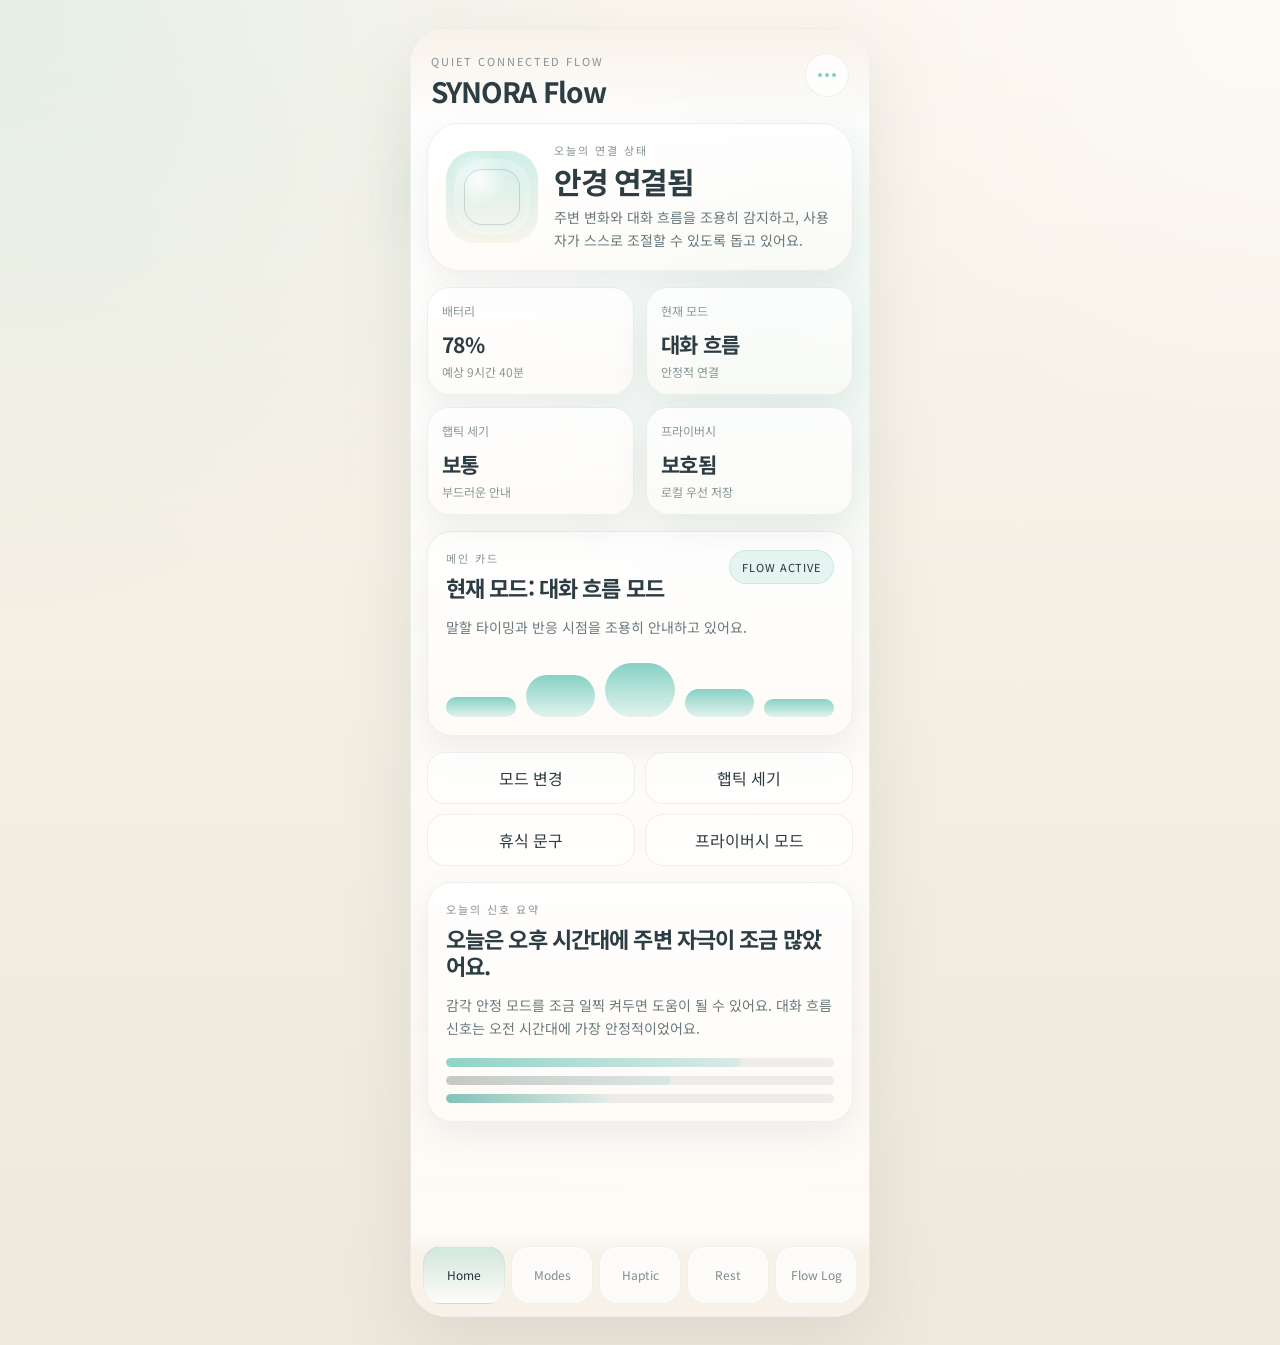
==== index.html @ f0959b94 "Add SYNORA Flow prototype" ====
<!DOCTYPE html>
<html lang="ko">
  <head>
    <meta charset="UTF-8" />
    <meta name="viewport" content="width=device-width, initial-scale=1.0, viewport-fit=cover" />
    <title>SYNORA Flow</title>
    <link rel="preconnect" href="https://fonts.googleapis.com" />
    <link rel="preconnect" href="https://fonts.gstatic.com" crossorigin />
    <link
      href="https://fonts.googleapis.com/css2?family=Noto+Sans+KR:wght@400;500;600;700&display=swap"
      rel="stylesheet"
    />
    <link rel="stylesheet" href="./styles.css" />
  </head>
  <body>
    <div class="app-shell">
      <div class="ambient ambient-left"></div>
      <div class="ambient ambient-right"></div>

      <main class="phone-frame" aria-label="SYNORA Flow 앱 프로토타입">
        <header class="top-bar">
          <div>
            <p class="eyebrow">quiet connected flow</p>
            <h1>SYNORA Flow</h1>
          </div>
          <button class="icon-button" id="openSettings" aria-label="프라이버시 및 기기 설정 열기">
            <span></span>
            <span></span>
            <span></span>
          </button>
        </header>

        <section class="screen-stack">
          <section class="screen active" data-screen="home">
            <div class="hero-panel">
              <div class="glass-orb">
                <div class="glass-orb-ring"></div>
              </div>
              <div class="hero-copy">
                <p class="screen-label">오늘의 연결 상태</p>
                <h2>안경 연결됨</h2>
                <p>
                  주변 변화와 대화 흐름을 조용히 감지하고, 사용자가 스스로 조절할 수 있도록
                  돕고 있어요.
                </p>
              </div>
            </div>

            <section class="status-grid">
              <article class="status-card">
                <span class="status-kicker">배터리</span>
                <strong>78%</strong>
                <small>예상 9시간 40분</small>
              </article>
              <article class="status-card">
                <span class="status-kicker">현재 모드</span>
                <strong>대화 흐름</strong>
                <small>안정적 연결</small>
              </article>
              <article class="status-card">
                <span class="status-kicker">햅틱 세기</span>
                <strong>중간</strong>
                <small>부드러운 안내</small>
              </article>
              <article class="status-card">
                <span class="status-kicker">프라이버시</span>
                <strong>보호됨</strong>
                <small>로컬 우선 저장</small>
              </article>
            </section>

            <section class="feature-card main-mode-card">
              <div class="section-head">
                <div>
                  <p class="screen-label">메인 카드</p>
                  <h3>현재 모드: 대화 흐름 모드</h3>
                </div>
                <span class="status-pill">Flow Active</span>
              </div>
              <p class="feature-copy">말할 타이밍과 반응 시점을 조용히 안내하고 있어요.</p>
              <div class="pulse-wave" aria-hidden="true">
                <span></span>
                <span></span>
                <span></span>
                <span></span>
                <span></span>
              </div>
            </section>

            <section class="quick-actions">
              <button class="action-chip" data-target-screen="modes">모드 변경</button>
              <button class="action-chip" data-target-screen="haptic">햅틱 세기</button>
              <button class="action-chip" data-target-screen="rest">휴식 문구</button>
              <button class="action-chip" id="privacyShortcut">프라이버시 모드</button>
            </section>

            <section class="feature-card summary-card">
              <div class="section-head">
                <div>
                  <p class="screen-label">오늘의 신호 요약</p>
                  <h3>오늘은 오후 시간대에 주변 자극이 조금 많았어요.</h3>
                </div>
              </div>
              <p class="feature-copy">
                감각 안정 모드를 조금 일찍 켜두면 도움이 될 수 있어요. 대화 흐름 신호는 오전
                시간대에 가장 안정적이었어요.
              </p>
              <div class="summary-track">
                <div class="summary-line summary-line-soft"></div>
                <div class="summary-line summary-line-mid"></div>
                <div class="summary-line summary-line-olive"></div>
              </div>
            </section>
          </section>

          <section class="screen" data-screen="modes">
            <div class="screen-header">
              <p class="screen-label">Modes</p>
              <h2>상황에 맞는 흐름 선택</h2>
              <p>언제든 조용하게 전환할 수 있고, 각 모드는 신호 강도를 다르게 안내합니다.</p>
            </div>

            <div class="mode-list">
              <article class="mode-card active" data-mode="conversation">
                <div class="mode-visual">
                  <svg viewBox="0 0 180 80" aria-hidden="true">
                    <path d="M5 48C28 18 50 18 73 48C96 78 118 78 141 48C153 32 164 28 175 28" />
                  </svg>
                </div>
                <div class="mode-topline">
                  <div>
                    <h3>대화 흐름 모드</h3>
                    <p>말할 타이밍, 반응 시점, 침묵의 흐름을 더 예측 가능하게 안내합니다.</p>
                  </div>
                  <label class="switch">
                    <input type="checkbox" checked data-toggle="conversation" />
                    <span></span>
                  </label>
                </div>
                <ul class="mode-features">
                  <li>상대의 말이 끝나는 시점 감지</li>
                  <li>침묵이 길어지는 순간 감지</li>
                  <li>질문하거나 확인하기 좋은 타이밍 안내</li>
                  <li>대화 속도 변화 감지</li>
                </ul>
                <div class="mode-footer">
                  <span>햅틱 미리보기</span>
                  <div class="mini-signal">
                    <i></i><i></i><i></i>
                  </div>
                </div>
              </article>

              <article class="mode-card" data-mode="sensory">
                <div class="mode-visual">
                  <svg viewBox="0 0 180 80" aria-hidden="true">
                    <path d="M8 55C30 50 46 23 68 23C90 23 108 59 130 59C146 59 158 45 172 35" />
                  </svg>
                </div>
                <div class="mode-topline">
                  <div>
                    <h3>감각 안정 모드</h3>
                    <p>
                      복잡한 소리와 사회적 자극이 많아지는 순간을 감지해, 감각 과부하 전에
                      스스로 조절할 수 있도록 돕습니다.
                    </p>
                  </div>
                  <label class="switch">
                    <input type="checkbox" data-toggle="sensory" />
                    <span></span>
                  </label>
                </div>
                <ul class="mode-features">
                  <li>주변 소음 변화 감지</li>
                  <li>여러 말소리의 겹침 감지</li>
                  <li>긴장과 피로 누적 신호 안내</li>
                  <li>휴식 필요 순간 보조</li>
                </ul>
                <div class="mode-footer">
                  <span>햅틱 미리보기</span>
                  <div class="mini-signal soft">
                    <i></i><i></i><i></i><i></i>
                  </div>
                </div>
              </article>

              <article class="mode-card" data-mode="social">
                <div class="mode-visual">
                  <svg viewBox="0 0 180 80" aria-hidden="true">
                    <path d="M10 58C32 58 36 20 60 20C82 20 90 54 110 54C134 54 140 28 170 28" />
                  </svg>
                </div>
                <div class="mode-topline">
                  <div>
                    <h3>사회 환경 적응 모드</h3>
                    <p>
                      표정과 목소리 변화, 분위기 변화 가능성을 조용히 감지해 낯선 사회적
                      상황을 더 차분하게 이해하도록 돕습니다.
                    </p>
                  </div>
                  <label class="switch">
                    <input type="checkbox" data-toggle="social" />
                    <span></span>
                  </label>
                </div>
                <ul class="mode-features">
                  <li>표정 변화 감지</li>
                  <li>목소리 톤 변화 감지</li>
                  <li>분위기 변화 가능성 인식</li>
                  <li>반응이 필요한 상황 보조</li>
                </ul>
                <div class="mode-footer">
                  <span>햅틱 미리보기</span>
                  <div class="mini-signal olive">
                    <i></i><i></i><i></i>
                  </div>
                </div>
              </article>
            </div>
          </section>

          <section class="screen" data-screen="haptic">
            <div class="screen-header">
              <p class="screen-label">HAPTIC</p>
              <h2>사용자만 느끼는 신호</h2>
              <p>모드별 리듬과 우선순위로 헷갈리지 않게 안내합니다.</p>
            </div>

            <section class="feature-card haptic-intro-card">
              <p>
                여러 모드가 동시에 켜져 있어도 SYNORA는 모든 신호를 한꺼번에 보내지 않습니다.
                상황의 중요도에 따라 하나의 핵심 신호만 선택해 전달합니다.
              </p>
            </section>

            <section class="feature-card haptic-strength-card">
              <div class="section-head haptic-mode-head">
                <div>
                  <h3>진동 세기 조절</h3>
                  <p>사용자의 민감도와 상황에 맞게 햅틱 신호의 강도를 조절할 수 있습니다.</p>
                </div>
                <span class="soft-badge">미세 조정</span>
              </div>

              <div class="haptic-strength-list">
                <label class="strength-slider-block">
                  <div class="strength-label-row">
                    <div>
                      <strong>전체 진동 세기</strong>
                    </div>
                    <span class="strength-value" data-slider-value="master">보통</span>
                  </div>
                  <input
                    class="strength-slider"
                    type="range"
                    min="1"
                    max="3"
                    step="1"
                    value="2"
                    data-slider="master"
                  />
                  <div class="strength-scale" aria-hidden="true">
                    <span>약하게</span>
                    <span>보통</span>
                    <span>강하게</span>
                  </div>
                </label>

                <label class="strength-slider-block">
                  <div class="strength-label-row">
                    <div>
                      <strong>대화 흐름 모드 세기</strong>
                      <p>짧고 또렷한 진동의 강도를 조절합니다.</p>
                    </div>
                    <span class="strength-value" data-slider-value="conversation">보통</span>
                  </div>
                  <input
                    class="strength-slider"
                    type="range"
                    min="1"
                    max="3"
                    step="1"
                    value="2"
                    data-slider="conversation"
                  />
                  <div class="strength-scale" aria-hidden="true">
                    <span>약하게</span>
                    <span>보통</span>
                    <span>강하게</span>
                  </div>
                </label>

                <label class="strength-slider-block">
                  <div class="strength-label-row">
                    <div>
                      <strong>감각 안정 모드 세기</strong>
                      <p>부드럽고 반복적인 진동의 강도를 조절합니다.</p>
                    </div>
                    <span class="strength-value" data-slider-value="sensory">보통</span>
                  </div>
                  <input
                    class="strength-slider"
                    type="range"
                    min="1"
                    max="3"
                    step="1"
                    value="2"
                    data-slider="sensory"
                  />
                  <div class="strength-scale" aria-hidden="true">
                    <span>약하게</span>
                    <span>보통</span>
                    <span>강하게</span>
                  </div>
                </label>

                <label class="strength-slider-block">
                  <div class="strength-label-row">
                    <div>
                      <strong>사회 환경 적응 모드 세기</strong>
                      <p>여운이 남는 진동의 강도를 조절합니다.</p>
                    </div>
                    <span class="strength-value" data-slider-value="social">보통</span>
                  </div>
                  <input
                    class="strength-slider"
                    type="range"
                    min="1"
                    max="3"
                    step="1"
                    value="2"
                    data-slider="social"
                  />
                  <div class="strength-scale" aria-hidden="true">
                    <span>약하게</span>
                    <span>보통</span>
                    <span>강하게</span>
                  </div>
                </label>
              </div>

              <div class="strength-test-panel">
                <div class="strength-test-visual strength-level-2" id="strengthTestVisual" aria-hidden="true">
                  <span></span>
                  <span></span>
                  <span></span>
                </div>
                <div class="strength-test-copy">
                  <strong id="strengthTestTitle">전체 진동 세기 · 보통</strong>
                  <p id="testFeedback">현재 선택된 세기를 시각적으로 미리볼 수 있어요.</p>
                </div>
              </div>
              <button class="primary-button" id="testHaptic">진동 테스트</button>
            </section>

            <section class="haptic-section-title">
              <h3>모드별 진동 리듬</h3>
              <p>모드마다 리듬과 감각이 다르게 설계되어 동시에 켜져 있어도 더 쉽게 구분할 수 있습니다.</p>
            </section>

            <section class="haptic-mode-list">
              <article class="feature-card haptic-mode-card">
                <div class="section-head haptic-mode-head">
                  <div>
                    <h3>대화 흐름 모드</h3>
                    <p>
                      말할 타이밍과 질문 타이밍을 빠르게 알아차릴 수 있도록 짧고 분명한
                      진동으로 안내합니다.
                    </p>
                  </div>
                  <span class="soft-badge">짧고 또렷한 진동</span>
                </div>
                <div class="haptic-meta-row">
                  <span class="haptic-meta-chip">리듬 · 짧은 펄스</span>
                  <span class="haptic-meta-chip">강도 · 중간 이상</span>
                  <span class="haptic-meta-chip">우선 · 2순위</span>
                </div>
                <div class="haptic-visual haptic-visual-sharp" data-preview="conversation" aria-hidden="true">
                  <span></span>
                  <span></span>
                  <span></span>
                  <span></span>
                  <span></span>
                </div>
                <ul class="signal-list">
                  <li><strong>짧게 1번</strong><span>지금 반응 가능</span></li>
                  <li><strong>짧게 2번</strong><span>질문하거나 확인 가능</span></li>
                  <li><strong>짧게 3번</strong><span>대화 속도가 빨라짐</span></li>
                </ul>
                <div class="haptic-card-actions">
                  <button class="secondary-button haptic-preview-button" data-preview-trigger="conversation">
                    진동 미리보기
                  </button>
                  <p class="haptic-preview-note">짧은 펄스가 또렷하게 끊겨서 보이도록 미리보기 됩니다.</p>
                </div>
              </article>

              <article class="feature-card haptic-mode-card">
                <div class="section-head haptic-mode-head">
                  <div>
                    <h3>감각 안정 모드</h3>
                    <p>
                      소음, 말소리 겹침, 피로 누적처럼 감각 부담이 커지는 상황을 부드럽게
                      반복되는 진동으로 알려줍니다.
                    </p>
                  </div>
                  <span class="soft-badge">부드럽고 반복적인 진동</span>
                </div>
                <div class="haptic-meta-row">
                  <span class="haptic-meta-chip">리듬 · 반복 웨이브</span>
                  <span class="haptic-meta-chip">강도 · 낮게 시작</span>
                  <span class="haptic-meta-chip">우선 · 1순위</span>
                </div>
                <div class="haptic-visual haptic-visual-wave" data-preview="sensory" aria-hidden="true">
                  <span></span>
                  <span></span>
                  <span></span>
                </div>
                <ul class="signal-list">
                  <li><strong>약하게 반복</strong><span>주변 자극 증가</span></li>
                  <li><strong>약하게 빠른 반복</strong><span>여러 말소리 겹침</span></li>
                  <li><strong>천천히 반복</strong><span>휴식 필요 가능성</span></li>
                </ul>
                <div class="haptic-card-actions">
                  <button class="secondary-button haptic-preview-button" data-preview-trigger="sensory">
                    진동 미리보기
                  </button>
                  <p class="haptic-preview-note">부드러운 웨이브가 반복되며 긴장을 낮추는 흐름으로 보입니다.</p>
                </div>
              </article>

              <article class="feature-card haptic-mode-card">
                <div class="section-head haptic-mode-head">
                  <div>
                    <h3>사회 환경 적응 모드</h3>
                    <p>
                      표정 변화, 목소리 톤 변화, 분위기 변화 가능성을 단정하지 않고 짧은
                      진동 뒤 잔잔한 여운으로 알려줍니다.
                    </p>
                  </div>
                  <span class="soft-badge">짧은 진동 뒤 약한 여운</span>
                </div>
                <div class="haptic-meta-row">
                  <span class="haptic-meta-chip">리듬 · 펄스 뒤 여운</span>
                  <span class="haptic-meta-chip">강도 · 낮고 잔잔함</span>
                  <span class="haptic-meta-chip">우선 · 3순위</span>
                </div>
                <div class="haptic-visual haptic-visual-ripple" data-preview="social" aria-hidden="true">
                  <span class="pulse-core"></span>
                  <span class="ripple ripple-one"></span>
                  <span class="ripple ripple-two"></span>
                  <span class="trail"></span>
                </div>
                <ul class="signal-list">
                  <li><strong>짧게 1번 + 약한 여운</strong><span>상대 반응 변화 가능성</span></li>
                  <li><strong>짧게 2번 + 약한 여운</strong><span>말투 변화 가능성</span></li>
                  <li><strong>부드럽게 길어지는 1번</strong><span>확인 질문 필요 가능성</span></li>
                </ul>
                <div class="haptic-card-actions">
                  <button class="secondary-button haptic-preview-button" data-preview-trigger="social">
                    진동 미리보기
                  </button>
                  <p class="haptic-preview-note">짧은 펄스 뒤에 잔잔한 여운이 남는 형태로 미리보기 됩니다.</p>
                </div>
              </article>
            </section>

            <details class="feature-card haptic-fold" open>
              <summary>
                <div>
                  <h3>신호 우선순위</h3>
                  <p>여러 신호가 동시에 감지될 경우, 사용자의 부담을 줄이기 위해 가장 중요한 신호 하나만 전달합니다.</p>
                </div>
              </summary>
              <div class="priority-list">
                <article class="priority-item">
                  <strong>1순위 감각 안정 모드</strong>
                  <p>과부하와 휴식 필요는 사용자의 상태와 직접 연결되기 때문에 가장 먼저 안내합니다.</p>
                </article>
                <article class="priority-item">
                  <strong>2순위 대화 흐름 모드</strong>
                  <p>대화 참여 타이밍을 놓치지 않도록 필요한 순간에 안내합니다.</p>
                </article>
                <article class="priority-item">
                  <strong>3순위 사회 환경 적응 모드</strong>
                  <p>표정과 분위기 변화는 보조 신호로 전달해 상황을 차분하게 확인할 수 있도록 돕습니다.</p>
                </article>
              </div>
            </details>

            <details class="feature-card haptic-fold">
              <summary>
                <div>
                  <h3>조작과 알림은 다르게</h3>
                  <p>사용자가 안경에 보내는 명령과 안경이 사용자에게 주는 알림은 서로 다른 리듬으로 구분됩니다.</p>
                </div>
              </summary>
              <div class="haptic-dual-grid">
                <article class="info-tile">
                  <strong>사용자 조작</strong>
                  <ul class="signal-list signal-list-compact">
                    <li><strong>두 번 탭</strong><span>모드 전환</span></li>
                    <li><strong>앞뒤로 쓸기</strong><span>진동 세기 조절</span></li>
                    <li><strong>3초 길게 누르기</strong><span>휴식 요청 실행</span></li>
                    <li><strong>5초 길게 누르기</strong><span>기능 일시 정지</span></li>
                  </ul>
                </article>
                <article class="info-tile">
                  <strong>안경의 진동 알림</strong>
                  <ul class="signal-list signal-list-compact">
                    <li><strong>짧고 또렷한 진동</strong><span>대화 흐름 안내</span></li>
                    <li><strong>부드러운 반복 진동</strong><span>감각 안정 안내</span></li>
                    <li><strong>여운이 남는 진동</strong><span>사회 환경 변화 안내</span></li>
                  </ul>
                </article>
              </div>
              <p class="editor-note">
                길게 누르기는 사용자가 안경에게 보내는 명령이고, 반복 진동은 안경이 사용자에게
                보내는 알림입니다.
              </p>
            </details>
          </section>

          <section class="screen" data-screen="rest">
            <div class="screen-header">
              <p class="screen-label">Rest Request</p>
              <h2>말하기 어려운 순간을 위한 선택 문구</h2>
              <p>
                휴식 문구는 자동으로 전달되지 않습니다. 사용자가 직접 선택했을 때만 앱 화면에
                표시됩니다.
              </p>
            </div>

            <section class="phrase-list">
              <button class="phrase-card selected" data-phrase="잠시 쉬고 싶어요.">잠시 쉬고 싶어요.</button>
              <button class="phrase-card" data-phrase="조용한 곳으로 이동하고 싶어요.">
                조용한 곳으로 이동하고 싶어요.
              </button>
              <button class="phrase-card" data-phrase="천천히 말해 주세요.">천천히 말해 주세요.</button>
              <button class="phrase-card" data-phrase="말로 답하기 어렵지만 듣고 있어요.">
                말로 답하기 어렵지만 듣고 있어요.
              </button>
              <button class="phrase-card" data-phrase="잠깐 생각할 시간이 필요해요.">
                잠깐 생각할 시간이 필요해요.
              </button>
            </section>

            <section class="rest-actions">
              <button class="secondary-button" id="editPhraseButton">문구 수정</button>
              <button class="secondary-button accent" id="addPhraseButton">맞춤 문구 추가</button>
            </section>

            <section class="phrase-editor" id="phraseEditor" hidden>
              <div class="section-head">
                <div>
                  <p class="screen-label" id="phraseEditorLabel">Phrase Edit</p>
                  <h3 id="phraseEditorTitle">선택한 문구 다듬기</h3>
                </div>
                <span class="status-pill mint" id="phraseEditorState">Edit</span>
              </div>
              <label class="phrase-input-wrap" for="phraseInput">
                <span>문구 입력</span>
                <textarea
                  id="phraseInput"
                  rows="3"
                  maxlength="42"
                  placeholder="편안하게 전하고 싶은 문구를 입력해 주세요."
                ></textarea>
              </label>
              <p class="editor-note" id="phraseEditorHint">
                선택한 문구를 조금 더 나에게 맞는 표현으로 바꿔볼 수 있어요.
              </p>
              <div class="editor-actions">
                <button class="secondary-button" id="cancelPhraseEdit">취소</button>
                <button class="primary-button" id="savePhraseEdit">저장</button>
              </div>
            </section>

            <section class="display-card" id="phrasePreview">
              <p class="screen-label">큰 화면 미리보기</p>
              <div class="display-message">잠시 쉬고 싶어요.</div>
            </section>
          </section>

          <section class="screen" data-screen="flow">
            <div class="screen-header">
              <p class="screen-label">Flow Log</p>
              <h2>오늘의 흐름</h2>
              <p>부담을 주지 않는 요약으로 오늘의 신호 변화를 차분하게 돌아봅니다.</p>
            </div>

            <section class="log-grid">
              <article class="feature-card log-card">
                <div class="section-head">
                  <h3>오늘의 대화 흐름 신호</h3>
                  <span class="soft-badge">안정적</span>
                </div>
                <div class="soft-chart">
                  <span></span><span></span><span></span><span></span><span></span><span></span>
                </div>
                <p>오전에는 말할 타이밍 안내가 부드럽게 이어졌어요.</p>
              </article>

              <article class="feature-card log-card">
                <div class="section-head">
                  <h3>감각 안정 신호</h3>
                  <span class="soft-badge olive">주의</span>
                </div>
                <div class="soft-chart olive">
                  <span></span><span></span><span></span><span></span><span></span><span></span>
                </div>
                <p>오늘은 오후 시간대에 주변 자극이 조금 많았어요.</p>
              </article>

              <article class="feature-card log-card">
                <div class="section-head">
                  <h3>휴식 필요 신호</h3>
                  <span class="soft-badge">부드러움</span>
                </div>
                <div class="soft-chart beige">
                  <span></span><span></span><span></span><span></span><span></span><span></span>
                </div>
                <p>짧은 정리 시간이 있었고, 이후 흐름이 다시 안정되었어요.</p>
              </article>

              <article class="feature-card log-card">
                <div class="section-head">
                  <h3>가장 자극이 많았던 시간대</h3>
                  <span class="soft-badge charcoal">15:00 - 17:00</span>
                </div>
                <div class="time-wave">
                  <i></i><i></i><i></i><i></i>
                </div>
                <p>감각 안정 모드를 일찍 켜두면 도움이 될 수 있어요.</p>
              </article>
            </section>
          </section>
        </section>

        <nav class="bottom-nav" aria-label="메인 탭">
          <button class="nav-item active" data-target-screen="home">
            <span>Home</span>
          </button>
          <button class="nav-item" data-target-screen="modes">
            <span>Modes</span>
          </button>
          <button class="nav-item" data-target-screen="haptic">
            <span>Haptic</span>
          </button>
          <button class="nav-item" data-target-screen="rest">
            <span>Rest</span>
          </button>
          <button class="nav-item" data-target-screen="flow">
            <span>Flow Log</span>
          </button>
        </nav>

        <aside class="settings-sheet" id="settingsSheet" aria-hidden="true">
          <div class="sheet-backdrop" id="closeSettingsBackdrop"></div>
          <div class="sheet-panel" role="dialog" aria-modal="true" aria-labelledby="settingsTitle">
            <div class="sheet-handle"></div>
            <div class="sheet-header">
              <div>
                <p class="screen-label">Privacy & Device</p>
                <h2 id="settingsTitle">프라이버시 / 기기 설정</h2>
              </div>
              <button class="icon-button close" id="closeSettings" aria-label="설정 닫기">×</button>
            </div>

            <section class="settings-list">
              <article class="setting-row">
                <div>
                  <strong>프라이버시 모드</strong>
                  <p>민감한 상황에서 신호만 유지하고 화면 정보는 최소화합니다.</p>
                </div>
                <label class="switch">
                  <input type="checkbox" checked data-toggle="privacy" />
                  <span></span>
                </label>
              </article>

              <article class="setting-row">
                <div>
                  <strong>카메라 사용 권한</strong>
                  <p>사회적 신호의 변화를 감지하기 위한 목적으로만 사용됩니다.</p>
                </div>
                <label class="switch">
                  <input type="checkbox" checked />
                  <span></span>
                </label>
              </article>

              <article class="setting-row">
                <div>
                  <strong>마이크 사용 권한</strong>
                  <p>대화 속도와 주변 소리 변화를 감지하기 위한 목적으로만 사용됩니다.</p>
                </div>
                <label class="switch">
                  <input type="checkbox" checked />
                  <span></span>
                </label>
              </article>

              <article class="setting-row static">
                <div>
                  <strong>데이터 저장 방식</strong>
                  <p>로컬 우선 저장 · 필요한 요약만 암호화 보관</p>
                </div>
                <span class="setting-meta">기본값</span>
              </article>

              <article class="setting-row static">
                <div>
                  <strong>안경 배터리</strong>
                  <p>78% · 충전 케이스 연결 시 총 22시간</p>
                </div>
                <span class="setting-meta">정상</span>
              </article>

              <article class="setting-row static">
                <div>
                  <strong>연결 상태</strong>
                  <p>안경 연결됨 · Bluetooth 5.3</p>
                </div>
                <span class="setting-meta">안정적</span>
              </article>

              <button class="primary-button muted">기기 찾기</button>
            </section>

            <p class="privacy-note">
              카메라와 마이크는 사용자의 설정에 따라 작동하며, 사회적 신호의 변화를 감지하기
              위한 목적으로만 사용됩니다.
            </p>
          </div>
        </aside>
      </main>
    </div>

    <script src="./script.js"></script>
  </body>
</html>
---- styles.css ----
:root {
  --navy-950: #22333a;
  --navy-900: #31474e;
  --charcoal-900: #314248;
  --charcoal-800: #43535a;
  --gray-600: #76837f;
  --gray-500: #8e9995;
  --gray-300: #cad0cb;
  --ivory-100: #f7f1e7;
  --ivory-200: #efe5d5;
  --white-soft: rgba(34, 51, 58, 0.95);
  --sage-500: #79cabd;
  --sage-400: #9fded4;
  --olive-500: #67b7aa;
  --olive-400: #a8ded3;
  --mint-500: #80cfc2;
  --mint-400: #a8e1d7;
  --mint-300: #d7f0ea;
  --line: rgba(49, 71, 78, 0.1);
  --shadow: 0 24px 70px rgba(118, 131, 127, 0.16);
  --shadow-soft: 0 14px 34px rgba(123, 133, 128, 0.12);
  --radius-xl: 32px;
  --radius-lg: 24px;
  --radius-md: 18px;
  --radius-sm: 14px;
  --transition: 260ms cubic-bezier(0.22, 1, 0.36, 1);
}

* {
  box-sizing: border-box;
}

[hidden] {
  display: none !important;
}

html,
body {
  margin: 0;
  min-height: 100%;
  font-family: "Noto Sans KR", sans-serif;
  background:
    radial-gradient(circle at top left, rgba(128, 207, 194, 0.18), transparent 34%),
    radial-gradient(circle at top right, rgba(255, 255, 255, 0.48), transparent 26%),
    linear-gradient(180deg, #fbf6ee 0%, #f5efe4 46%, #efe8dc 100%);
  color: var(--white-soft);
}

body {
  display: flex;
  justify-content: center;
  padding: 20px 12px;
}

button,
input {
  font: inherit;
}

button {
  border: 0;
  cursor: pointer;
}

.app-shell {
  position: relative;
  width: min(100%, 460px);
}

.ambient {
  position: absolute;
  inset: auto;
  width: 170px;
  height: 170px;
  filter: blur(18px);
  border-radius: 50%;
  opacity: 0.55;
  pointer-events: none;
}

.ambient-left {
  top: 80px;
  left: -38px;
  background: radial-gradient(circle, rgba(128, 207, 194, 0.34), transparent 70%);
}

.ambient-right {
  right: -28px;
  bottom: 140px;
  background: radial-gradient(circle, rgba(255, 255, 255, 0.42), transparent 72%);
}

.phone-frame {
  position: relative;
  overflow: hidden;
  min-height: calc(100vh - 40px);
  background:
    linear-gradient(180deg, rgba(255, 255, 255, 0.92), rgba(255, 251, 245, 0.86)),
    linear-gradient(180deg, rgba(248, 243, 234, 0.96), rgba(244, 238, 228, 0.98));
  border: 1px solid rgba(49, 71, 78, 0.08);
  border-radius: 36px;
  box-shadow: var(--shadow);
  backdrop-filter: blur(28px);
}

.phone-frame::before {
  content: "";
  position: absolute;
  inset: 0;
  background:
    radial-gradient(circle at 15% 12%, rgba(255, 255, 255, 0.7), transparent 26%),
    radial-gradient(circle at 80% 24%, rgba(128, 207, 194, 0.16), transparent 28%),
    linear-gradient(160deg, transparent 25%, rgba(255, 255, 255, 0.25) 100%);
  pointer-events: none;
}

.top-bar {
  position: sticky;
  top: 0;
  z-index: 4;
  display: flex;
  align-items: flex-start;
  justify-content: space-between;
  padding: 24px 20px 16px;
  background: linear-gradient(180deg, rgba(247, 241, 231, 0.96), rgba(247, 241, 231, 0));
  backdrop-filter: blur(16px);
}

.eyebrow,
.screen-label {
  margin: 0;
  color: rgba(49, 71, 78, 0.58);
  font-size: 11px;
  letter-spacing: 0.18em;
  text-transform: uppercase;
}

.top-bar h1,
.screen-header h2,
.sheet-header h2 {
  margin: 6px 0 0;
  font-size: 28px;
  line-height: 1.15;
  font-weight: 700;
  letter-spacing: -0.04em;
}

.icon-button {
  display: inline-flex;
  align-items: center;
  justify-content: center;
  gap: 3px;
  width: 44px;
  height: 44px;
  padding: 0;
  color: var(--white-soft);
  background: rgba(255, 255, 255, 0.74);
  border: 1px solid rgba(49, 71, 78, 0.08);
  border-radius: 50%;
  box-shadow: inset 0 1px 0 rgba(255, 255, 255, 0.6);
  transition: transform var(--transition), background var(--transition);
}

.icon-button span {
  display: block;
  width: 4px;
  height: 4px;
  border-radius: 50%;
  background: var(--mint-500);
}

.icon-button:active,
.icon-button:hover {
  transform: translateY(-1px) scale(1.02);
  background: rgba(255, 255, 255, 0.96);
}

.icon-button.close {
  font-size: 26px;
}

.screen-stack {
  position: relative;
  padding: 0 16px 112px;
}

.screen {
  display: none;
  animation: screen-in 320ms ease;
}

.screen.active {
  display: block;
}

@keyframes screen-in {
  from {
    opacity: 0;
    transform: translateY(12px);
  }
  to {
    opacity: 1;
    transform: translateY(0);
  }
}

.hero-panel,
.feature-card,
.status-card,
.mode-card,
.pattern-card,
.display-card,
.setting-row,
.phrase-editor {
  background: linear-gradient(180deg, rgba(255, 255, 255, 0.82), rgba(255, 251, 246, 0.62));
  border: 1px solid rgba(49, 71, 78, 0.08);
  box-shadow: var(--shadow-soft);
}

.hero-panel {
  display: grid;
  grid-template-columns: 92px 1fr;
  gap: 16px;
  align-items: center;
  padding: 18px;
  border-radius: var(--radius-xl);
}

.glass-orb {
  position: relative;
  width: 92px;
  height: 92px;
  border-radius: 28px;
  background:
    radial-gradient(circle at 35% 30%, rgba(255, 255, 255, 0.9), transparent 32%),
    linear-gradient(180deg, rgba(168, 225, 215, 0.54), rgba(247, 241, 231, 0.72));
  display: grid;
  place-items: center;
}

.glass-orb-ring {
  width: 56px;
  height: 56px;
  border-radius: 18px;
  border: 1px solid rgba(49, 71, 78, 0.18);
  box-shadow:
    0 0 0 10px rgba(255, 255, 255, 0.26),
    0 0 22px rgba(128, 207, 194, 0.22);
}

.hero-copy h2 {
  margin: 8px 0 8px;
  font-size: 30px;
  line-height: 1.06;
  letter-spacing: -0.05em;
}

.hero-copy p:last-child,
.screen-header p,
.feature-copy,
.log-card p,
.setting-row p,
.privacy-note {
  margin: 0;
  color: rgba(49, 71, 78, 0.72);
  font-size: 14px;
  line-height: 1.65;
}

.status-grid {
  display: grid;
  grid-template-columns: repeat(2, minmax(0, 1fr));
  gap: 12px;
  margin-top: 16px;
}

.status-card {
  padding: 14px;
  border-radius: 22px;
}

.status-kicker {
  display: block;
  color: rgba(49, 71, 78, 0.56);
  font-size: 12px;
}

.status-card strong {
  display: block;
  margin-top: 10px;
  font-size: 21px;
  letter-spacing: -0.03em;
}

.status-card small {
  display: block;
  margin-top: 4px;
  color: rgba(49, 71, 78, 0.56);
  font-size: 12px;
}

.feature-card,
.display-card {
  margin-top: 16px;
  padding: 18px;
  border-radius: var(--radius-lg);
}

.section-head {
  display: flex;
  align-items: flex-start;
  justify-content: space-between;
  gap: 12px;
}

.section-head h3 {
  margin: 8px 0 0;
  font-size: 22px;
  line-height: 1.25;
  letter-spacing: -0.04em;
}

.status-pill,
.soft-badge,
.setting-meta {
  display: inline-flex;
  align-items: center;
  padding: 8px 12px;
  border-radius: 999px;
  font-size: 11px;
  letter-spacing: 0.08em;
  text-transform: uppercase;
  color: var(--navy-950);
  background: rgba(128, 207, 194, 0.2);
  border: 1px solid rgba(128, 207, 194, 0.28);
}

.soft-badge.olive,
.mini-signal.olive i,
.soft-chart.olive span {
  background-color: var(--mint-500);
}

.soft-badge.charcoal {
  background: rgba(34, 51, 58, 0.14);
}

.status-pill.mint {
  background: rgba(128, 207, 194, 0.28);
}

.feature-copy {
  margin-top: 14px;
}

.pulse-wave {
  display: grid;
  grid-template-columns: repeat(5, 1fr);
  align-items: end;
  gap: 10px;
  height: 60px;
  margin-top: 18px;
}

.pulse-wave span {
  display: block;
  border-radius: 999px;
  background: linear-gradient(180deg, rgba(128, 207, 194, 0.95), rgba(168, 225, 215, 0.32));
  animation: wave 2.8s ease-in-out infinite;
}

.pulse-wave span:nth-child(1) {
  height: 20px;
}

.pulse-wave span:nth-child(2) {
  height: 42px;
  animation-delay: 160ms;
}

.pulse-wave span:nth-child(3) {
  height: 54px;
  animation-delay: 320ms;
}

.pulse-wave span:nth-child(4) {
  height: 28px;
  animation-delay: 480ms;
}

.pulse-wave span:nth-child(5) {
  height: 18px;
  animation-delay: 640ms;
}

@keyframes wave {
  0%,
  100% {
    transform: translateY(0);
    opacity: 0.72;
  }
  50% {
    transform: translateY(-5px);
    opacity: 1;
  }
}

.quick-actions {
  display: grid;
  grid-template-columns: repeat(2, minmax(0, 1fr));
  gap: 10px;
  margin-top: 16px;
}

.action-chip,
.secondary-button {
  min-height: 52px;
  padding: 0 16px;
  color: var(--white-soft);
  background: rgba(255, 255, 255, 0.72);
  border: 1px solid rgba(49, 71, 78, 0.08);
  border-radius: 18px;
  transition: transform var(--transition), background var(--transition), border-color var(--transition);
}

.action-chip:hover,
.secondary-button:hover,
.nav-item:hover,
.primary-button:hover,
.phrase-card:hover,
.mode-card:hover {
  transform: translateY(-2px);
}

.action-chip:active,
.secondary-button:active,
.primary-button:active,
.nav-item:active,
.phrase-card:active {
  transform: scale(0.98);
}

.summary-track {
  display: grid;
  gap: 9px;
  margin-top: 18px;
}

.summary-line {
  height: 9px;
  border-radius: 999px;
  background: rgba(49, 71, 78, 0.08);
  overflow: hidden;
}

.summary-line::after {
  content: "";
  display: block;
  height: 100%;
  border-radius: inherit;
}

.summary-line-soft::after {
  width: 76%;
  background: linear-gradient(90deg, rgba(128, 207, 194, 0.86), rgba(168, 225, 215, 0.28));
}

.summary-line-mid::after {
  width: 58%;
  background: linear-gradient(90deg, rgba(118, 131, 127, 0.34), rgba(128, 207, 194, 0.18));
}

.summary-line-olive::after {
  width: 42%;
  background: linear-gradient(90deg, rgba(103, 183, 170, 0.8), rgba(168, 225, 215, 0.14));
}

.screen-header {
  padding: 8px 4px 2px;
}

.screen-header p:first-of-type {
  margin-bottom: 0;
}

.screen-header h2 {
  font-size: 27px;
  margin-top: 8px;
}

.mode-list,
.pattern-grid,
.phrase-list,
.log-grid,
.settings-list {
  display: grid;
  gap: 14px;
  margin-top: 18px;
}

.mode-card {
  padding: 18px;
  border-radius: 28px;
  transition: transform var(--transition), border-color var(--transition), background var(--transition);
}

.mode-card.active {
  border-color: rgba(128, 207, 194, 0.42);
  background: linear-gradient(180deg, rgba(168, 225, 215, 0.46), rgba(255, 255, 255, 0.52));
}

.mode-visual {
  margin-bottom: 12px;
  padding: 12px;
  border-radius: 20px;
  background: rgba(255, 255, 255, 0.5);
}

.mode-visual svg {
  width: 100%;
  height: 56px;
  fill: none;
  stroke: rgba(49, 71, 78, 0.88);
  stroke-width: 2;
  stroke-linecap: round;
}

.mode-topline {
  display: flex;
  gap: 14px;
  justify-content: space-between;
}

.mode-topline h3,
.log-card h3 {
  margin: 0;
  font-size: 22px;
  line-height: 1.24;
}

.mode-topline p {
  margin: 8px 0 0;
  color: rgba(49, 71, 78, 0.72);
  font-size: 14px;
  line-height: 1.55;
}

.mode-features {
  margin: 16px 0 0;
  padding: 0;
  list-style: none;
}

.mode-features li {
  position: relative;
  padding-left: 18px;
  color: rgba(49, 71, 78, 0.84);
  font-size: 14px;
  line-height: 1.6;
}

.mode-features li + li {
  margin-top: 7px;
}

.mode-features li::before {
  content: "";
  position: absolute;
  left: 0;
  top: 10px;
  width: 8px;
  height: 8px;
  border-radius: 50%;
  background: rgba(128, 207, 194, 0.9);
}

.mode-footer {
  display: flex;
  align-items: center;
  justify-content: space-between;
  margin-top: 18px;
  padding-top: 16px;
  border-top: 1px solid rgba(49, 71, 78, 0.08);
  color: rgba(49, 71, 78, 0.66);
  font-size: 13px;
}

.mini-signal {
  display: flex;
  align-items: center;
  gap: 7px;
}

.mini-signal i,
.soft-chart span,
.time-wave i {
  display: block;
  border-radius: 999px;
  background: var(--mint-500);
}

.mini-signal i {
  width: 7px;
}

.mini-signal i:nth-child(1) {
  height: 12px;
}

.mini-signal i:nth-child(2) {
  height: 18px;
}

.mini-signal i:nth-child(3) {
  height: 24px;
}

.mini-signal.soft i {
  background: var(--mint-400);
}

.switch {
  position: relative;
  flex-shrink: 0;
  display: inline-flex;
  align-items: center;
}

.switch input {
  position: absolute;
  opacity: 0;
  pointer-events: none;
}

.switch span {
  position: relative;
  display: block;
  width: 52px;
  height: 32px;
  background: rgba(49, 71, 78, 0.14);
  border-radius: 999px;
  transition: background var(--transition);
}

.switch span::before {
  content: "";
  position: absolute;
  top: 4px;
  left: 4px;
  width: 24px;
  height: 24px;
  border-radius: 50%;
  background: #fffefb;
  box-shadow: 0 4px 14px rgba(0, 0, 0, 0.25);
  transition: transform var(--transition);
}

.switch input:checked + span {
  background: linear-gradient(90deg, rgba(128, 207, 194, 0.94), rgba(168, 225, 215, 0.88));
}

.switch input:checked + span::before {
  transform: translateX(20px);
}

.pattern-card {
  padding: 16px 18px;
  border-radius: 22px;
}

.pattern-card strong,
.setting-row strong {
  display: block;
  font-size: 17px;
  letter-spacing: -0.03em;
}

.pattern-card span {
  display: block;
  margin-top: 6px;
  color: rgba(49, 71, 78, 0.68);
  font-size: 14px;
  line-height: 1.5;
}

.haptic-intro-card {
  margin-top: 18px;
  background:
    radial-gradient(circle at top right, rgba(168, 225, 215, 0.26), transparent 30%),
    linear-gradient(180deg, rgba(255, 255, 255, 0.9), rgba(255, 251, 245, 0.76));
}

.haptic-intro-card p {
  margin: 0;
  color: rgba(49, 71, 78, 0.82);
  font-size: 15px;
  line-height: 1.75;
}

.haptic-strength-card {
  display: grid;
  gap: 18px;
  margin-top: 14px;
}

.haptic-strength-list {
  display: grid;
  gap: 16px;
}

.strength-slider-block {
  display: grid;
  gap: 10px;
}

.strength-label-row {
  display: flex;
  align-items: flex-start;
  justify-content: space-between;
  gap: 12px;
}

.strength-label-row strong {
  display: block;
  color: var(--navy-950);
  font-size: 16px;
  letter-spacing: -0.03em;
}

.strength-label-row p {
  margin: 6px 0 0;
  color: rgba(49, 71, 78, 0.68);
  font-size: 13px;
  line-height: 1.55;
}

.strength-value {
  display: inline-flex;
  align-items: center;
  min-height: 30px;
  padding: 0 12px;
  border-radius: 999px;
  background: rgba(128, 207, 194, 0.16);
  color: var(--navy-950);
  font-size: 13px;
  flex-shrink: 0;
}

.strength-slider {
  margin: 0;
}

.strength-scale {
  display: grid;
  grid-template-columns: repeat(3, minmax(0, 1fr));
  gap: 8px;
}

.strength-scale span {
  position: relative;
  padding-top: 12px;
  color: rgba(49, 71, 78, 0.62);
  font-size: 12px;
  text-align: center;
}

.strength-scale span::before {
  content: "";
  position: absolute;
  top: 0;
  left: 50%;
  width: 6px;
  height: 6px;
  border-radius: 50%;
  transform: translateX(-50%);
  background: rgba(128, 207, 194, 0.52);
}

.strength-test-panel {
  display: grid;
  grid-template-columns: 94px 1fr;
  gap: 14px;
  align-items: center;
  padding: 16px;
  border-radius: 22px;
  background: rgba(255, 255, 255, 0.56);
  border: 1px solid rgba(49, 71, 78, 0.06);
}

.strength-test-visual {
  display: flex;
  align-items: flex-end;
  justify-content: center;
  gap: 8px;
  min-height: 82px;
  padding: 14px 10px;
  border-radius: 18px;
  background:
    radial-gradient(circle at top, rgba(168, 225, 215, 0.22), transparent 36%),
    rgba(255, 255, 255, 0.72);
}

.strength-test-visual span {
  display: block;
  width: 12px;
  border-radius: 999px;
  background: linear-gradient(180deg, rgba(128, 207, 194, 0.98), rgba(103, 183, 170, 0.68));
  transform-origin: bottom center;
}

.strength-level-1 span:nth-child(1) {
  height: 16px;
}

.strength-level-1 span:nth-child(2) {
  height: 22px;
}

.strength-level-1 span:nth-child(3) {
  height: 14px;
}

.strength-level-2 span:nth-child(1) {
  height: 22px;
}

.strength-level-2 span:nth-child(2) {
  height: 34px;
}

.strength-level-2 span:nth-child(3) {
  height: 20px;
}

.strength-level-3 span:nth-child(1) {
  height: 30px;
}

.strength-level-3 span:nth-child(2) {
  height: 48px;
}

.strength-level-3 span:nth-child(3) {
  height: 28px;
}

.strength-test-copy strong {
  display: block;
  color: var(--navy-950);
  font-size: 16px;
  letter-spacing: -0.03em;
}

.strength-test-copy p {
  margin: 8px 0 0;
  color: rgba(49, 71, 78, 0.68);
  font-size: 13px;
  line-height: 1.6;
}

.haptic-section-title {
  margin-top: 20px;
  padding: 0 4px;
}

.haptic-section-title h3 {
  margin: 0;
  color: var(--navy-950);
  font-size: 23px;
  line-height: 1.25;
}

.haptic-section-title p {
  margin: 8px 0 0;
  color: rgba(49, 71, 78, 0.7);
  font-size: 14px;
  line-height: 1.65;
}

.haptic-mode-list {
  display: grid;
  gap: 14px;
  margin-top: 18px;
}

.haptic-mode-card {
  padding: 18px;
}

.haptic-mode-head {
  align-items: flex-start;
}

.haptic-mode-head h3,
.haptic-fold h3 {
  margin: 0;
  font-size: 22px;
  line-height: 1.25;
}

.haptic-mode-head p,
.haptic-fold p {
  margin: 8px 0 0;
  color: rgba(49, 71, 78, 0.72);
  font-size: 14px;
  line-height: 1.65;
}

.haptic-meta-row {
  display: flex;
  flex-wrap: wrap;
  gap: 8px;
  margin-top: 14px;
}

.haptic-meta-chip {
  display: inline-flex;
  align-items: center;
  min-height: 30px;
  padding: 0 12px;
  border-radius: 999px;
  background: rgba(128, 207, 194, 0.12);
  border: 1px solid rgba(128, 207, 194, 0.24);
  color: rgba(49, 71, 78, 0.76);
  font-size: 12px;
}

.haptic-visual {
  position: relative;
  display: flex;
  align-items: center;
  justify-content: center;
  min-height: 94px;
  margin-top: 18px;
  padding: 18px;
  overflow: hidden;
  border-radius: 22px;
  background: rgba(255, 255, 255, 0.56);
  border: 1px solid rgba(49, 71, 78, 0.06);
}

.haptic-visual-sharp {
  gap: 10px;
}

.haptic-visual-sharp span {
  display: block;
  width: 10px;
  border-radius: 999px;
  background: linear-gradient(180deg, rgba(128, 207, 194, 0.98), rgba(103, 183, 170, 0.65));
  transform-origin: bottom center;
}

.haptic-visual-sharp span:nth-child(1) {
  height: 18px;
}

.haptic-visual-sharp span:nth-child(2) {
  height: 38px;
}

.haptic-visual-sharp span:nth-child(3) {
  height: 24px;
}

.haptic-visual-sharp span:nth-child(4) {
  height: 44px;
}

.haptic-visual-sharp span:nth-child(5) {
  height: 20px;
}

.haptic-visual-wave {
  gap: 12px;
}

.haptic-visual-wave span {
  display: block;
  width: 74px;
  height: 26px;
  border-top: 3px solid rgba(103, 183, 170, 0.7);
  border-radius: 999px 999px 0 0;
  opacity: 0.72;
}

.haptic-visual-wave span:nth-child(2) {
  width: 62px;
}

.haptic-visual-wave span:nth-child(3) {
  width: 50px;
}

.haptic-visual-ripple {
  justify-content: flex-start;
  padding-left: 24px;
}

.haptic-visual-ripple .pulse-core {
  width: 18px;
  height: 18px;
  border-radius: 50%;
  background: linear-gradient(135deg, rgba(128, 207, 194, 1), rgba(168, 225, 215, 0.68));
  box-shadow: 0 0 0 10px rgba(128, 207, 194, 0.08);
}

.haptic-visual-ripple .ripple {
  position: absolute;
  left: 28px;
  width: 46px;
  height: 46px;
  border: 1.5px solid rgba(103, 183, 170, 0.28);
  border-radius: 50%;
}

.haptic-visual-ripple .ripple-two {
  width: 66px;
  height: 66px;
  left: 18px;
  opacity: 0.62;
}

.haptic-visual-ripple .trail {
  position: absolute;
  left: 74px;
  right: 20px;
  height: 4px;
  border-radius: 999px;
  background: linear-gradient(90deg, rgba(128, 207, 194, 0.58), rgba(128, 207, 194, 0.02));
}

.signal-list {
  margin: 16px 0 0;
  padding: 0;
  list-style: none;
  display: grid;
  gap: 10px;
}

.signal-list li {
  display: flex;
  align-items: flex-start;
  justify-content: space-between;
  gap: 14px;
  padding: 12px 14px;
  border-radius: 18px;
  background: rgba(255, 255, 255, 0.54);
  border: 1px solid rgba(49, 71, 78, 0.06);
}

.signal-list strong {
  color: var(--navy-950);
  font-size: 14px;
  line-height: 1.45;
}

.signal-list span {
  color: rgba(49, 71, 78, 0.68);
  font-size: 13px;
  line-height: 1.5;
  text-align: right;
}

.signal-list-compact li {
  padding: 10px 12px;
}

.haptic-card-actions {
  display: grid;
  gap: 10px;
  margin-top: 16px;
}

.haptic-preview-button {
  min-height: 48px;
}

.haptic-preview-note {
  margin: 0;
  color: rgba(49, 71, 78, 0.66);
  font-size: 13px;
  line-height: 1.6;
}

.haptic-fold {
  margin-top: 14px;
}

.haptic-fold summary {
  display: flex;
  align-items: center;
  justify-content: space-between;
  gap: 12px;
  cursor: pointer;
  list-style: none;
}

.haptic-fold summary::-webkit-details-marker {
  display: none;
}

.haptic-fold summary::after {
  content: "+";
  display: inline-flex;
  align-items: center;
  justify-content: center;
  width: 32px;
  height: 32px;
  border-radius: 50%;
  background: rgba(128, 207, 194, 0.18);
  color: var(--navy-950);
  font-size: 20px;
  flex-shrink: 0;
}

.haptic-fold[open] summary::after {
  content: "−";
}

.priority-list,
.haptic-dual-grid {
  display: grid;
  gap: 12px;
  margin-top: 16px;
}

.priority-item,
.info-tile {
  padding: 16px;
  border-radius: 20px;
  background: rgba(255, 255, 255, 0.56);
  border: 1px solid rgba(49, 71, 78, 0.06);
}

.priority-item strong,
.info-tile strong {
  display: block;
  font-size: 17px;
  color: var(--navy-950);
  letter-spacing: -0.03em;
}

.priority-item p {
  margin: 8px 0 0;
  color: rgba(49, 71, 78, 0.7);
  font-size: 14px;
  line-height: 1.6;
}

@keyframes sharpPulse {
  0%,
  100% {
    transform: scaleY(0.52);
    opacity: 0.45;
  }
  28% {
    transform: scaleY(1.05);
    opacity: 1;
  }
  48% {
    transform: scaleY(0.44);
    opacity: 0.36;
  }
}

@keyframes strengthPulse {
  0%,
  100% {
    transform: scaleY(0.82);
    opacity: 0.5;
  }
  45% {
    transform: scaleY(1.18);
    opacity: 1;
  }
}

@keyframes softWave {
  0%,
  100% {
    transform: translateY(6px) scaleX(0.94);
    opacity: 0.36;
  }
  50% {
    transform: translateY(-3px) scaleX(1.04);
    opacity: 1;
  }
}

@keyframes ripplePulse {
  0% {
    transform: scale(0.82);
    opacity: 0.2;
  }
  48% {
    transform: scale(1);
    opacity: 0.72;
  }
  100% {
    transform: scale(1.2);
    opacity: 0;
  }
}

@keyframes trailGlow {
  0%,
  100% {
    opacity: 0.18;
    transform: scaleX(0.82);
    transform-origin: left center;
  }
  30% {
    opacity: 0.8;
    transform: scaleX(1);
  }
}

.haptic-visual.is-previewing.haptic-visual-sharp span {
  animation: sharpPulse 720ms ease-out 2;
}

.haptic-visual.is-previewing.haptic-visual-sharp span:nth-child(2) {
  animation-delay: 90ms;
}

.haptic-visual.is-previewing.haptic-visual-sharp span:nth-child(3) {
  animation-delay: 160ms;
}

.haptic-visual.is-previewing.haptic-visual-sharp span:nth-child(4) {
  animation-delay: 230ms;
}

.haptic-visual.is-previewing.haptic-visual-sharp span:nth-child(5) {
  animation-delay: 300ms;
}

.haptic-visual.is-previewing.haptic-visual-wave span {
  animation: softWave 1.25s ease-in-out 2;
}

.haptic-visual.is-previewing.haptic-visual-wave span:nth-child(2) {
  animation-delay: 140ms;
}

.haptic-visual.is-previewing.haptic-visual-wave span:nth-child(3) {
  animation-delay: 280ms;
}

.haptic-visual.is-previewing.haptic-visual-ripple .pulse-core {
  animation: sharpPulse 780ms ease-out 1;
}

.haptic-visual.is-previewing.haptic-visual-ripple .ripple-one,
.haptic-visual.is-previewing.haptic-visual-ripple .ripple-two {
  animation: ripplePulse 1.4s ease-out 1;
}

.haptic-visual.is-previewing.haptic-visual-ripple .ripple-two {
  animation-delay: 180ms;
}

.haptic-visual.is-previewing.haptic-visual-ripple .trail {
  animation: trailGlow 1.4s ease-out 1;
}

.strength-test-visual.is-testing span {
  animation: strengthPulse 620ms ease-out 3;
}

.strength-test-visual.is-testing span:nth-child(2) {
  animation-delay: 110ms;
}

.strength-test-visual.is-testing span:nth-child(3) {
  animation-delay: 220ms;
}

.slider-panel {
  display: grid;
  gap: 18px;
}

.slider-block {
  display: grid;
  gap: 10px;
}

.slider-label-row {
  display: flex;
  align-items: center;
  justify-content: space-between;
  gap: 12px;
}

.slider-label-row span {
  color: rgba(49, 71, 78, 0.82);
}

.slider-label-row strong {
  font-size: 15px;
  color: var(--ivory-100);
}

input[type="range"] {
  appearance: none;
  width: 100%;
  height: 6px;
  border-radius: 999px;
  background: linear-gradient(90deg, rgba(128, 207, 194, 0.95), rgba(168, 225, 215, 0.25));
  outline: none;
}

input[type="range"]::-webkit-slider-thumb {
  appearance: none;
  width: 22px;
  height: 22px;
  border-radius: 50%;
  background: #fffefb;
  border: 3px solid rgba(128, 207, 194, 0.95);
  box-shadow: 0 8px 18px rgba(0, 0, 0, 0.22);
}

.primary-button {
  min-height: 54px;
  padding: 0 18px;
  border-radius: 18px;
  color: var(--navy-950);
  background: linear-gradient(135deg, var(--mint-500), var(--mint-300));
  transition: transform var(--transition), filter var(--transition);
}

.primary-button.muted {
  color: var(--white-soft);
  background: linear-gradient(135deg, rgba(128, 207, 194, 0.54), rgba(255, 255, 255, 0.52));
}

.primary-button:active {
  filter: brightness(0.96);
}

.test-feedback {
  font-size: 13px;
  color: rgba(49, 71, 78, 0.7);
}

.phrase-card {
  width: 100%;
  padding: 17px 18px;
  text-align: left;
  color: var(--white-soft);
  background: rgba(255, 255, 255, 0.72);
  border: 1px solid rgba(49, 71, 78, 0.08);
  border-radius: 22px;
  transition: transform var(--transition), border-color var(--transition), background var(--transition);
}

.phrase-card.selected {
  border-color: rgba(128, 207, 194, 0.42);
  background: linear-gradient(180deg, rgba(168, 225, 215, 0.54), rgba(255, 255, 255, 0.7));
}

.rest-actions {
  display: grid;
  grid-template-columns: repeat(2, minmax(0, 1fr));
  gap: 10px;
  margin-top: 16px;
}

.secondary-button.accent {
  background: rgba(128, 207, 194, 0.2);
}

.display-card {
  background:
    radial-gradient(circle at top right, rgba(168, 225, 215, 0.34), transparent 32%),
    linear-gradient(180deg, rgba(255, 255, 255, 0.88), rgba(255, 251, 245, 0.68));
}

.display-message {
  display: grid;
  place-items: center;
  min-height: 170px;
  margin-top: 12px;
  padding: 22px;
  border-radius: 22px;
  background: rgba(255, 255, 255, 0.58);
  color: var(--navy-950);
  font-size: 28px;
  line-height: 1.45;
  letter-spacing: -0.05em;
  text-align: center;
}

.soft-chart {
  display: grid;
  grid-template-columns: repeat(6, 1fr);
  align-items: end;
  gap: 10px;
  height: 66px;
  margin-top: 16px;
}

.soft-chart span:nth-child(1) {
  height: 22px;
}

.soft-chart span:nth-child(2) {
  height: 30px;
}

.soft-chart span:nth-child(3) {
  height: 44px;
}

.soft-chart span:nth-child(4) {
  height: 50px;
}

.soft-chart span:nth-child(5) {
  height: 34px;
}

.soft-chart span:nth-child(6) {
  height: 24px;
}

.soft-chart.beige span {
  background: rgba(168, 225, 215, 0.72);
}

.time-wave {
  display: flex;
  align-items: center;
  gap: 12px;
  height: 48px;
  margin-top: 16px;
}

.time-wave i {
  width: 100%;
  height: 8px;
  background: linear-gradient(90deg, rgba(168, 225, 215, 0.3), rgba(128, 207, 194, 0.9));
}

.time-wave i:nth-child(1) {
  width: 18%;
}

.time-wave i:nth-child(2) {
  width: 28%;
}

.time-wave i:nth-child(3) {
  width: 36%;
}

.time-wave i:nth-child(4) {
  width: 22%;
}

.bottom-nav {
  position: sticky;
  bottom: 0;
  z-index: 5;
  display: grid;
  grid-template-columns: repeat(5, minmax(0, 1fr));
  gap: 6px;
  padding: 12px 12px calc(12px + env(safe-area-inset-bottom));
  background: linear-gradient(180deg, rgba(247, 241, 231, 0), rgba(247, 241, 231, 0.96) 24%);
  backdrop-filter: blur(18px);
}

.nav-item {
  min-height: 58px;
  padding: 10px 4px;
  color: rgba(49, 71, 78, 0.62);
  background: rgba(255, 255, 255, 0.72);
  border: 1px solid rgba(49, 71, 78, 0.06);
  border-radius: 18px;
  transition: transform var(--transition), color var(--transition), background var(--transition);
}

.nav-item span {
  display: block;
  font-size: 12px;
  line-height: 1.3;
}

.nav-item.active {
  color: var(--navy-950);
  background: linear-gradient(180deg, rgba(128, 207, 194, 0.32), rgba(255, 255, 255, 0.82));
}

.settings-sheet {
  position: absolute;
  inset: 0;
  display: none;
  z-index: 12;
}

.settings-sheet.open {
  display: block;
}

.sheet-backdrop {
  position: absolute;
  inset: 0;
  background: rgba(87, 104, 108, 0.18);
  backdrop-filter: blur(10px);
}

.sheet-panel {
  position: absolute;
  right: 0;
  bottom: 0;
  left: 0;
  padding: 10px 16px calc(22px + env(safe-area-inset-bottom));
  background:
    linear-gradient(180deg, rgba(247, 241, 231, 0.98), rgba(243, 236, 226, 0.98)),
    linear-gradient(180deg, rgba(255, 255, 255, 0.72), transparent);
  border-top: 1px solid rgba(49, 71, 78, 0.08);
  border-radius: 28px 28px 0 0;
  transform: translateY(100%);
  transition: transform 320ms cubic-bezier(0.22, 1, 0.36, 1);
}

.settings-sheet.open .sheet-panel {
  transform: translateY(0);
}

.sheet-handle {
  width: 56px;
  height: 5px;
  margin: 4px auto 14px;
  border-radius: 999px;
  background: rgba(49, 71, 78, 0.18);
}

.sheet-header {
  display: flex;
  align-items: flex-start;
  justify-content: space-between;
  gap: 12px;
}

.setting-row {
  display: flex;
  align-items: flex-start;
  justify-content: space-between;
  gap: 16px;
  padding: 16px;
  border-radius: 22px;
}

.setting-row.static {
  align-items: center;
}

.settings-list .primary-button {
  margin-top: 2px;
}

.privacy-note {
  margin: 18px 4px 0;
  font-size: 13px;
}

.phrase-editor {
  display: grid;
  gap: 14px;
  margin-top: 16px;
  padding: 18px;
  border-radius: var(--radius-lg);
}

.phrase-input-wrap {
  display: grid;
  gap: 8px;
  color: rgba(49, 71, 78, 0.82);
  font-size: 13px;
}

.phrase-input-wrap textarea {
  width: 100%;
  resize: none;
  padding: 14px 16px;
  color: var(--navy-950);
  background: rgba(255, 255, 255, 0.76);
  border: 1px solid rgba(49, 71, 78, 0.1);
  border-radius: 18px;
  outline: none;
  line-height: 1.6;
}

.phrase-input-wrap textarea:focus {
  border-color: rgba(128, 207, 194, 0.9);
  box-shadow: 0 0 0 4px rgba(128, 207, 194, 0.16);
}

.editor-note {
  margin: 0;
  color: rgba(49, 71, 78, 0.7);
  font-size: 13px;
  line-height: 1.6;
}

.editor-actions {
  display: grid;
  grid-template-columns: repeat(2, minmax(0, 1fr));
  gap: 10px;
}

@media (max-width: 420px) {
  .strength-label-row,
  .signal-list li {
    flex-direction: column;
  }

  .strength-value {
    align-self: flex-start;
  }

  .strength-test-panel {
    grid-template-columns: 1fr;
  }

  .signal-list span {
    text-align: left;
  }
}

@media (min-width: 440px) {
  .haptic-dual-grid {
    grid-template-columns: repeat(2, minmax(0, 1fr));
  }
}

@media (min-width: 540px) {
  body {
    padding: 28px;
  }

  .phone-frame {
    min-height: 880px;
  }
}
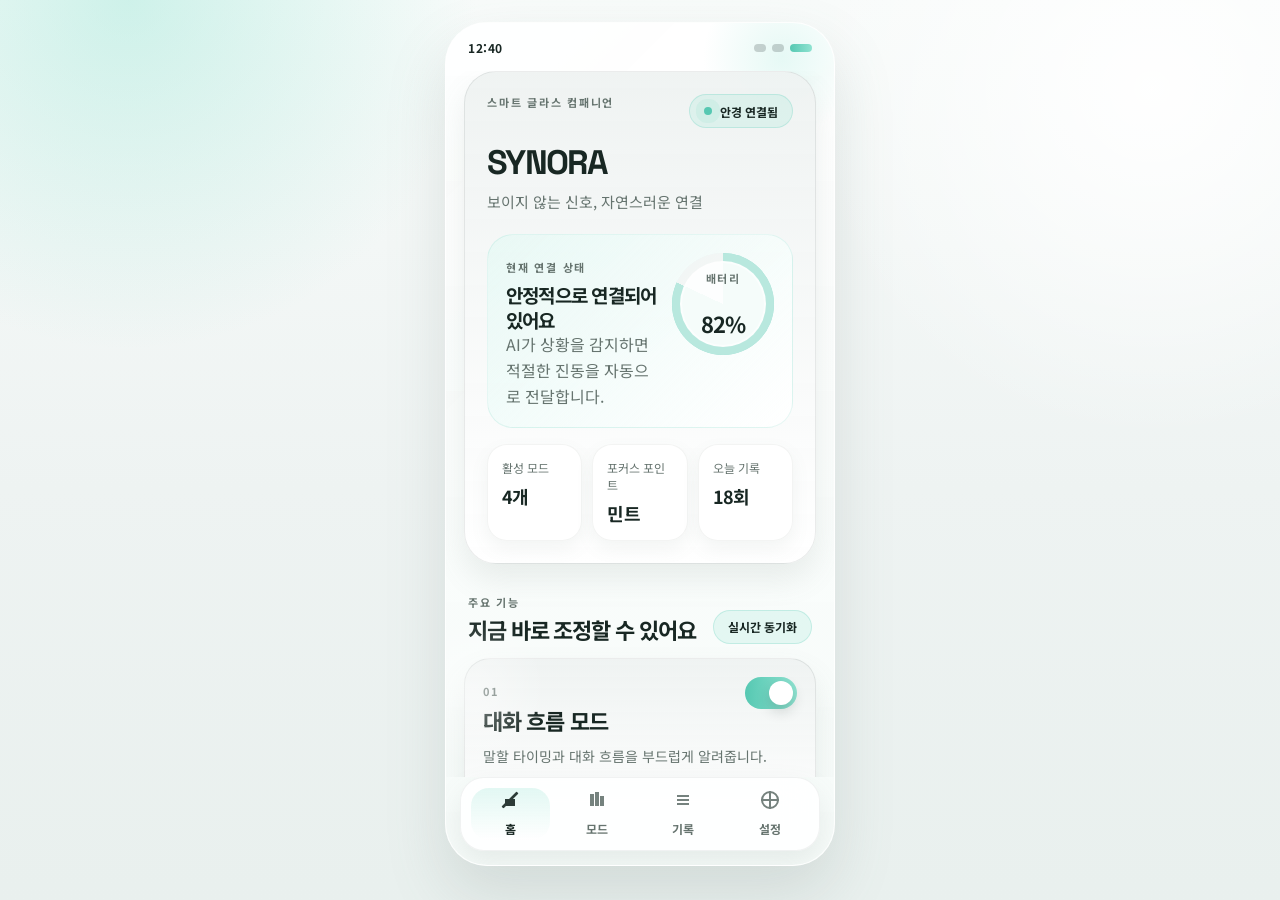
==== commit e8f3eccb: "Build SYNORA mobile prototype" ====
--- a/index.html
+++ b/index.html
@@ -3,738 +3,918 @@
   <head>
     <meta charset="UTF-8" />
     <meta name="viewport" content="width=device-width, initial-scale=1.0, viewport-fit=cover" />
-    <title>SYNORA Flow</title>
+    <title>SYNORA</title>
     <link rel="preconnect" href="https://fonts.googleapis.com" />
     <link rel="preconnect" href="https://fonts.gstatic.com" crossorigin />
     <link
-      href="https://fonts.googleapis.com/css2?family=Noto+Sans+KR:wght@400;500;600;700&display=swap"
+      href="https://fonts.googleapis.com/css2?family=Noto+Sans+KR:wght@400;500;600;700;800&family=Space+Grotesk:wght@500;700&display=swap"
       rel="stylesheet"
     />
     <link rel="stylesheet" href="./styles.css" />
   </head>
   <body>
-    <div class="app-shell">
-      <div class="ambient ambient-left"></div>
-      <div class="ambient ambient-right"></div>
-
-      <main class="phone-frame" aria-label="SYNORA Flow 앱 프로토타입">
-        <header class="top-bar">
-          <div>
-            <p class="eyebrow">quiet connected flow</p>
-            <h1>SYNORA Flow</h1>
+    <div class="device-shell">
+      <div class="status-bar" aria-hidden="true">
+        <span>12:40</span>
+        <div class="status-icons">
+          <i></i>
+          <i></i>
+          <i class="wide"></i>
+        </div>
+      </div>
+
+      <main class="screen-stack">
+        <section class="screen is-active" data-screen="home">
+          <header class="hero-panel">
+            <div class="hero-topline">
+              <span class="eyebrow">스마트 글라스 컴패니언</span>
+              <span class="hero-pill">
+                <span class="hero-pill-dot"></span>
+                안경 연결됨
+              </span>
+            </div>
+            <div class="brand-lockup">
+              <h1>SYNORA</h1>
+              <p>보이지 않는 신호, 자연스러운 연결</p>
+            </div>
+            <div class="connection-card">
+              <div class="connection-copy">
+                <span class="section-label">현재 연결 상태</span>
+                <strong>안정적으로 연결되어 있어요</strong>
+                <p>AI가 상황을 감지하면 적절한 진동을 자동으로 전달합니다.</p>
+              </div>
+              <div class="battery-ring">
+                <div class="battery-ring-core">
+                  <span>배터리</span>
+                  <strong>82%</strong>
+                </div>
+              </div>
+            </div>
+            <div class="hero-stats">
+              <article class="stat-card">
+                <span>활성 모드</span>
+                <strong>4개</strong>
+              </article>
+              <article class="stat-card">
+                <span>포커스 포인트</span>
+                <strong>민트</strong>
+              </article>
+              <article class="stat-card">
+                <span>오늘 기록</span>
+                <strong>18회</strong>
+              </article>
+            </div>
+          </header>
+
+          <div class="section-heading">
+            <div>
+              <span class="section-label">주요 기능</span>
+              <h2>지금 바로 조정할 수 있어요</h2>
+            </div>
+            <span class="section-badge">실시간 동기화</span>
           </div>
-          <button class="icon-button" id="openSettings" aria-label="프라이버시 및 기기 설정 열기">
-            <span></span>
-            <span></span>
-            <span></span>
-          </button>
-        </header>
-
-        <section class="screen-stack">
-          <section class="screen active" data-screen="home">
-            <div class="hero-panel">
-              <div class="glass-orb">
-                <div class="glass-orb-ring"></div>
-              </div>
-              <div class="hero-copy">
-                <p class="screen-label">오늘의 연결 상태</p>
-                <h2>안경 연결됨</h2>
-                <p>
-                  주변 변화와 대화 흐름을 조용히 감지하고, 사용자가 스스로 조절할 수 있도록
-                  돕고 있어요.
-                </p>
-              </div>
-            </div>
-
-            <section class="status-grid">
-              <article class="status-card">
-                <span class="status-kicker">배터리</span>
-                <strong>78%</strong>
-                <small>예상 9시간 40분</small>
-              </article>
-              <article class="status-card">
-                <span class="status-kicker">현재 모드</span>
-                <strong>대화 흐름</strong>
-                <small>안정적 연결</small>
-              </article>
-              <article class="status-card">
-                <span class="status-kicker">햅틱 세기</span>
-                <strong>중간</strong>
-                <small>부드러운 안내</small>
-              </article>
-              <article class="status-card">
-                <span class="status-kicker">프라이버시</span>
-                <strong>보호됨</strong>
-                <small>로컬 우선 저장</small>
-              </article>
-            </section>
-
-            <section class="feature-card main-mode-card">
-              <div class="section-head">
-                <div>
-                  <p class="screen-label">메인 카드</p>
-                  <h3>현재 모드: 대화 흐름 모드</h3>
-                </div>
-                <span class="status-pill">Flow Active</span>
-              </div>
-              <p class="feature-copy">말할 타이밍과 반응 시점을 조용히 안내하고 있어요.</p>
-              <div class="pulse-wave" aria-hidden="true">
+
+          <div class="feature-grid">
+            <article class="feature-card tappable" data-mode-card="conversation" data-open-detail="conversation" tabindex="0" role="button">
+              <div class="feature-header">
+                <div>
+                  <span class="feature-index">01</span>
+                  <h3>대화 흐름 모드</h3>
+                </div>
+                <label class="switch" aria-label="대화 흐름 모드 켜기">
+                  <input type="checkbox" checked data-mode-toggle="conversation" />
+                  <span></span>
+                </label>
+              </div>
+              <p>말할 타이밍과 대화 흐름을 부드럽게 알려줍니다.</p>
+              <div class="feature-footer">
+                <span class="state-badge" data-mode-status="conversation">활성</span>
+                <span class="feature-link">상세 조정</span>
+              </div>
+            </article>
+
+            <article class="feature-card tappable" data-mode-card="sensory" data-open-detail="sensory" tabindex="0" role="button">
+              <div class="feature-header">
+                <div>
+                  <span class="feature-index">02</span>
+                  <h3>감각 안정 모드</h3>
+                </div>
+                <label class="switch" aria-label="감각 안정 모드 켜기">
+                  <input type="checkbox" checked data-mode-toggle="sensory" />
+                  <span></span>
+                </label>
+              </div>
+              <p>긴장과 감각 과부하 상태를 차분하게 알려줍니다.</p>
+              <div class="feature-footer">
+                <span class="state-badge" data-mode-status="sensory">활성</span>
+                <span class="feature-link">상세 조정</span>
+              </div>
+            </article>
+
+            <article class="feature-card tappable" data-mode-card="social" data-open-detail="social" tabindex="0" role="button">
+              <div class="feature-header">
+                <div>
+                  <span class="feature-index">03</span>
+                  <h3>사회 환경 적응 모드</h3>
+                </div>
+                <label class="switch" aria-label="사회 환경 적응 모드 켜기">
+                  <input type="checkbox" checked data-mode-toggle="social" />
+                  <span></span>
+                </label>
+              </div>
+              <p>주변 소음과 분위기 변화를 실시간으로 인식합니다.</p>
+              <div class="feature-footer">
+                <span class="state-badge" data-mode-status="social">활성</span>
+                <span class="feature-link">상세 조정</span>
+              </div>
+            </article>
+
+            <article class="feature-card tappable" data-mode-card="focus" data-open-detail="focus" tabindex="0" role="button">
+              <div class="feature-header">
+                <div>
+                  <span class="feature-index">04</span>
+                  <h3>시선 유도 기능</h3>
+                </div>
+                <label class="switch" aria-label="시선 유도 기능 켜기">
+                  <input type="checkbox" checked data-mode-toggle="focus" />
+                  <span></span>
+                </label>
+              </div>
+              <p>렌즈 안의 포인트가 바라볼 방향을 자연스럽게 안내합니다.</p>
+              <div class="feature-footer">
+                <span class="state-badge" data-mode-status="focus">활성</span>
+                <span class="feature-link">상세 조정</span>
+              </div>
+            </article>
+          </div>
+        </section>
+
+        <section class="screen" data-screen="modes">
+          <header class="page-header">
+            <span class="eyebrow">모드 제어</span>
+            <h1>상황별 조정을 한곳에서</h1>
+            <p>각 모드의 활성 상태와 민감도를 빠르게 확인하고 상세 화면으로 이동할 수 있어요.</p>
+          </header>
+
+          <article class="compact-summary">
+            <div>
+              <span class="section-label">기기 상태</span>
+              <strong>안경 연결 안정적 · 배터리 82%</strong>
+            </div>
+            <span class="section-badge">AI 자동 감지</span>
+          </article>
+
+          <div class="mode-list">
+            <article class="mode-row tappable" data-mode-card="conversation" data-open-detail="conversation" tabindex="0" role="button">
+              <div class="mode-row-main">
+                <div class="mode-icon"></div>
+                <div>
+                  <h3>대화 흐름 모드</h3>
+                  <p>말할 타이밍과 반응 전환 신호를 조정합니다.</p>
+                </div>
+              </div>
+              <div class="mode-row-side">
+                <span class="state-badge" data-mode-status="conversation">활성</span>
+                <label class="switch" aria-label="대화 흐름 모드 켜기">
+                  <input type="checkbox" checked data-mode-toggle="conversation" />
+                  <span></span>
+                </label>
+              </div>
+            </article>
+
+            <article class="mode-row tappable" data-mode-card="sensory" data-open-detail="sensory" tabindex="0" role="button">
+              <div class="mode-row-main">
+                <div class="mode-icon"></div>
+                <div>
+                  <h3>감각 안정 모드</h3>
+                  <p>긴장과 감각 부담 신호를 부드럽게 전달합니다.</p>
+                </div>
+              </div>
+              <div class="mode-row-side">
+                <span class="state-badge" data-mode-status="sensory">활성</span>
+                <label class="switch" aria-label="감각 안정 모드 켜기">
+                  <input type="checkbox" checked data-mode-toggle="sensory" />
+                  <span></span>
+                </label>
+              </div>
+            </article>
+
+            <article class="mode-row tappable" data-mode-card="social" data-open-detail="social" tabindex="0" role="button">
+              <div class="mode-row-main">
+                <div class="mode-icon"></div>
+                <div>
+                  <h3>사회 환경 적응 모드</h3>
+                  <p>소음과 분위기 변화 감지 범위를 조절합니다.</p>
+                </div>
+              </div>
+              <div class="mode-row-side">
+                <span class="state-badge" data-mode-status="social">활성</span>
+                <label class="switch" aria-label="사회 환경 적응 모드 켜기">
+                  <input type="checkbox" checked data-mode-toggle="social" />
+                  <span></span>
+                </label>
+              </div>
+            </article>
+
+            <article class="mode-row tappable" data-mode-card="focus" data-open-detail="focus" tabindex="0" role="button">
+              <div class="mode-row-main">
+                <div class="mode-icon"></div>
+                <div>
+                  <h3>시선 유도 기능</h3>
+                  <p>포인트 색상, 위치, 움직임을 실시간으로 조정합니다.</p>
+                </div>
+              </div>
+              <div class="mode-row-side">
+                <span class="state-badge" data-mode-status="focus">활성</span>
+                <label class="switch" aria-label="시선 유도 기능 켜기">
+                  <input type="checkbox" checked data-mode-toggle="focus" />
+                  <span></span>
+                </label>
+              </div>
+            </article>
+          </div>
+        </section>
+
+        <section class="screen" data-screen="records">
+          <header class="page-header">
+            <span class="eyebrow">기록</span>
+            <h1>최근 활동 로그</h1>
+            <p>오늘 감지된 신호와 사용 시간을 차분한 타임라인으로 정리해 보여줍니다.</p>
+          </header>
+
+          <article class="records-highlight">
+            <div>
+              <span class="section-label">오늘 요약</span>
+              <strong>안정적인 상호작용 흐름</strong>
+            </div>
+            <div class="signal-bars" aria-hidden="true">
+              <span></span>
+              <span></span>
+              <span></span>
+              <span></span>
+            </div>
+          </article>
+
+          <div class="records-list">
+            <article class="record-item">
+              <div class="record-time">09:12</div>
+              <div class="record-body">
+                <h3>대화 흐름 모드 감지 3회</h3>
+                <p>회의 중 말할 타이밍과 대화 전환 신호가 전달되었어요.</p>
+              </div>
+            </article>
+
+            <article class="record-item">
+              <div class="record-time">11:08</div>
+              <div class="record-body">
+                <h3>시선 유도 기능 사용 12분</h3>
+                <p>포인트가 시선 중심을 유지하며 상대의 얼굴 방향을 안내했어요.</p>
+              </div>
+            </article>
+
+            <article class="record-item">
+              <div class="record-time">14:25</div>
+              <div class="record-body">
+                <h3>감각 안정 알림 1회</h3>
+                <p>긴장 상태 변화를 감지해 휴식 알림을 부드럽게 보냈어요.</p>
+              </div>
+            </article>
+
+            <article class="record-item">
+              <div class="record-time">17:40</div>
+              <div class="record-body">
+                <h3>사회 환경 변화 감지 2회</h3>
+                <p>주변 소음과 혼잡도 상승 구간이 기록되었어요.</p>
+              </div>
+            </article>
+          </div>
+        </section>
+
+        <section class="screen" data-screen="settings">
+          <header class="page-header">
+            <span class="eyebrow">설정</span>
+            <h1>기기와 개인화 관리</h1>
+            <p>연결 상태를 확인하고 테스트와 개인화 옵션을 한 번에 조정할 수 있어요.</p>
+          </header>
+
+          <article class="settings-panel">
+            <div class="settings-row">
+              <div>
+                <span class="section-label">안경 연결 상태</span>
+                <strong>안경 연결됨</strong>
+              </div>
+              <button class="soft-button" type="button" data-action="reconnect">다시 확인</button>
+            </div>
+
+            <div class="settings-row">
+              <div>
+                <span class="section-label">배터리</span>
+                <strong>82%</strong>
+              </div>
+              <span class="section-badge">정상</span>
+            </div>
+
+            <div class="quick-tests">
+              <div class="quick-test-card">
+                <div class="temple-demo" data-haptic-demo="settings" aria-hidden="true">
+                  <div class="temple-arm"></div>
+                  <div class="temple-wave one"></div>
+                  <div class="temple-wave two"></div>
+                  <div class="temple-wave three"></div>
+                </div>
+                <button class="primary-button" type="button" data-haptic-test="settings">햅틱 테스트</button>
+              </div>
+
+              <div class="quick-test-card">
+                <div class="point-mini-preview" data-point-mini-preview>
+                  <span></span>
+                </div>
+                <button class="soft-button full" type="button" data-action="point-test">포인트 테스트</button>
+              </div>
+            </div>
+
+            <button class="settings-action" type="button" data-panel-toggle="profile">사용자 맞춤 프로필</button>
+            <div class="expand-panel" data-panel="profile">
+              <div class="chip-row">
+                <span>업무 미팅 중심</span>
+                <span>부드러운 진동 선호</span>
+                <span>민트 포인트 사용</span>
+              </div>
+            </div>
+
+            <button class="settings-action" type="button" data-panel-toggle="alerts">알림 설정</button>
+            <div class="expand-panel" data-panel="alerts">
+              <label class="toggle-row">
+                <span>모드 변경 알림</span>
+                <label class="switch" aria-label="모드 변경 알림 켜기">
+                  <input type="checkbox" checked data-setting-toggle="modeAlerts" />
+                  <span></span>
+                </label>
+              </label>
+              <label class="toggle-row">
+                <span>배터리 경고</span>
+                <label class="switch" aria-label="배터리 경고 켜기">
+                  <input type="checkbox" checked data-setting-toggle="batteryAlerts" />
+                  <span></span>
+                </label>
+              </label>
+            </div>
+          </article>
+        </section>
+
+        <section class="screen detail-screen" data-screen="detail-conversation">
+          <header class="detail-header">
+            <button class="back-button" type="button" data-back>이전</button>
+            <span class="eyebrow">상세 조정</span>
+            <h1>대화 흐름 모드</h1>
+            <p>말할 타이밍과 대화 흐름 전환을 부드럽게 안내합니다.</p>
+          </header>
+
+          <article class="detail-card">
+            <div class="card-head">
+              <div>
+                <span class="section-label">활성 상태</span>
+                <strong>홈 화면과 즉시 동기화</strong>
+              </div>
+              <label class="switch" aria-label="대화 흐름 모드 켜기">
+                <input type="checkbox" checked data-mode-toggle="conversation" />
                 <span></span>
+              </label>
+            </div>
+          </article>
+
+          <article class="detail-card">
+            <div class="control-group">
+              <div class="control-header">
+                <div>
+                  <h2>진동 강도</h2>
+                  <p>전달감이 너무 세지 않도록 부드럽게 조정합니다.</p>
+                </div>
+                <span class="value-badge" id="conversationIntensityValue">66%</span>
+              </div>
+              <input
+                type="range"
+                min="0"
+                max="100"
+                value="66"
+                data-state-group="conversation"
+                data-state-key="intensity"
+                data-output="conversationIntensityValue"
+                data-format="percent"
+              />
+              <div class="range-labels"><span>약</span><span>중</span><span>강</span></div>
+            </div>
+
+            <div class="control-group">
+              <div class="control-header">
+                <div>
+                  <h2>반응 민감도</h2>
+                  <p>말할 타이밍을 얼마나 빠르게 감지할지 조절합니다.</p>
+                </div>
+                <span class="value-badge" id="conversationSensitivityValue">61%</span>
+              </div>
+              <input
+                type="range"
+                min="0"
+                max="100"
+                value="61"
+                data-state-group="conversation"
+                data-state-key="sensitivity"
+                data-output="conversationSensitivityValue"
+                data-format="percent"
+              />
+              <div class="range-labels"><span>낮음</span><span>보통</span><span>높음</span></div>
+            </div>
+          </article>
+
+          <article class="detail-card">
+            <div class="card-head stacked">
+              <div>
+                <span class="section-label">진동 신호 안내</span>
+                <strong>AI가 자동으로 의미를 선택해 전달해요</strong>
+              </div>
+              <span class="assist-badge">수동 패턴 선택 없음</span>
+            </div>
+            <div class="signal-guide">
+              <article class="signal-card">
+                <strong>짧게 1번</strong>
+                <p>말할 타이밍</p>
+              </article>
+              <article class="signal-card">
+                <strong>짧게 2번</strong>
+                <p>추가 반응 추천</p>
+              </article>
+              <article class="signal-card">
+                <strong>짧고 빠르게 3번</strong>
+                <p>대화 흐름 전환</p>
+              </article>
+            </div>
+            <p class="guide-note">AI가 대화 상황을 감지하면 적절한 진동을 자동으로 전달합니다.</p>
+          </article>
+
+          <article class="detail-card">
+            <div class="card-head stacked">
+              <div>
+                <span class="section-label">테스트</span>
+                <strong>현재 설정으로 진동 안내를 미리 확인</strong>
+              </div>
+            </div>
+            <div class="temple-demo large" data-haptic-demo="conversation" aria-hidden="true">
+              <div class="temple-arm"></div>
+              <div class="temple-wave one"></div>
+              <div class="temple-wave two"></div>
+              <div class="temple-wave three"></div>
+            </div>
+            <button class="primary-button" type="button" data-haptic-test="conversation">햅틱 테스트</button>
+          </article>
+        </section>
+
+        <section class="screen detail-screen" data-screen="detail-sensory">
+          <header class="detail-header">
+            <button class="back-button" type="button" data-back>이전</button>
+            <span class="eyebrow">상세 조정</span>
+            <h1>감각 안정 모드</h1>
+            <p>긴장과 피로 상태 변화를 안정적으로 감지해 차분하게 알려줍니다.</p>
+          </header>
+
+          <article class="detail-card">
+            <div class="card-head">
+              <div>
+                <span class="section-label">활성 상태</span>
+                <strong>감각 부담 알림을 즉시 반영</strong>
+              </div>
+              <label class="switch" aria-label="감각 안정 모드 켜기">
+                <input type="checkbox" checked data-mode-toggle="sensory" />
                 <span></span>
+              </label>
+            </div>
+          </article>
+
+          <article class="detail-card">
+            <div class="control-group">
+              <div class="control-header">
+                <div>
+                  <h2>진동 강도</h2>
+                  <p>안내 감도를 유지하면서 자극은 부드럽게 조절합니다.</p>
+                </div>
+                <span class="value-badge" id="sensoryIntensityValue">54%</span>
+              </div>
+              <input
+                type="range"
+                min="0"
+                max="100"
+                value="54"
+                data-state-group="sensory"
+                data-state-key="intensity"
+                data-output="sensoryIntensityValue"
+                data-format="percent"
+              />
+              <div class="range-labels"><span>약</span><span>중</span><span>강</span></div>
+            </div>
+
+            <div class="control-group">
+              <div class="control-header">
+                <div>
+                  <h2>안정 민감도</h2>
+                  <p>긴장 신호를 얼마나 빠르게 감지할지 정합니다.</p>
+                </div>
+                <span class="value-badge" id="sensorySensitivityValue">58%</span>
+              </div>
+              <input
+                type="range"
+                min="0"
+                max="100"
+                value="58"
+                data-state-group="sensory"
+                data-state-key="sensitivity"
+                data-output="sensorySensitivityValue"
+                data-format="percent"
+              />
+              <div class="range-labels"><span>낮음</span><span>보통</span><span>높음</span></div>
+            </div>
+
+            <label class="toggle-row wide">
+              <span>휴식 알림</span>
+              <label class="switch" aria-label="휴식 알림 켜기">
+                <input type="checkbox" checked data-state-group="sensory" data-state-key="restAlert" data-boolean-toggle />
                 <span></span>
+              </label>
+            </label>
+          </article>
+
+          <article class="detail-card">
+            <div class="card-head stacked">
+              <div>
+                <span class="section-label">진동 신호 안내</span>
+                <strong>AI가 상태에 맞춰 자동으로 전달해요</strong>
+              </div>
+              <span class="assist-badge">수동 패턴 선택 없음</span>
+            </div>
+            <div class="signal-guide">
+              <article class="signal-card">
+                <strong>길고 부드럽게 1번</strong>
+                <p>긴장 감지</p>
+              </article>
+              <article class="signal-card">
+                <strong>천천히 2번</strong>
+                <p>불안 증가</p>
+              </article>
+              <article class="signal-card">
+                <strong>선명한 지속 진동</strong>
+                <p>감각 과부하 위험</p>
+              </article>
+            </div>
+            <p class="guide-note">AI가 사용자의 상태 변화를 감지하면 적절한 진동을 자동으로 전달합니다.</p>
+          </article>
+
+          <article class="detail-card">
+            <div class="card-head stacked">
+              <div>
+                <span class="section-label">테스트</span>
+                <strong>느리고 부드러운 리듬으로 확인</strong>
+              </div>
+            </div>
+            <div class="temple-demo large" data-haptic-demo="sensory" aria-hidden="true">
+              <div class="temple-arm"></div>
+              <div class="temple-wave one"></div>
+              <div class="temple-wave two"></div>
+              <div class="temple-wave three"></div>
+            </div>
+            <button class="primary-button" type="button" data-haptic-test="sensory">햅틱 테스트</button>
+          </article>
+        </section>
+
+        <section class="screen detail-screen" data-screen="detail-social">
+          <header class="detail-header">
+            <button class="back-button" type="button" data-back>이전</button>
+            <span class="eyebrow">상세 조정</span>
+            <h1>사회 환경 적응 모드</h1>
+            <p>주변 환경과 분위기 변화를 읽어 사회적 복잡도를 알려줍니다.</p>
+          </header>
+
+          <article class="detail-card">
+            <div class="card-head">
+              <div>
+                <span class="section-label">활성 상태</span>
+                <strong>주변 변화 감지를 즉시 반영</strong>
+              </div>
+              <label class="switch" aria-label="사회 환경 적응 모드 켜기">
+                <input type="checkbox" checked data-mode-toggle="social" />
                 <span></span>
+              </label>
+            </div>
+          </article>
+
+          <article class="detail-card">
+            <div class="control-group">
+              <div class="control-header">
+                <div>
+                  <h2>진동 강도</h2>
+                  <p>복잡한 환경에서도 과하지 않게 전달되는 강도입니다.</p>
+                </div>
+                <span class="value-badge" id="socialIntensityValue">57%</span>
+              </div>
+              <input
+                type="range"
+                min="0"
+                max="100"
+                value="57"
+                data-state-group="social"
+                data-state-key="intensity"
+                data-output="socialIntensityValue"
+                data-format="percent"
+              />
+              <div class="range-labels"><span>약</span><span>중</span><span>강</span></div>
+            </div>
+
+            <div class="control-group">
+              <div class="control-header">
+                <div>
+                  <h2>환경 민감도</h2>
+                  <p>분위기 변화를 얼마나 세밀하게 읽을지 정합니다.</p>
+                </div>
+                <span class="value-badge" id="socialSensitivityValue">63%</span>
+              </div>
+              <input
+                type="range"
+                min="0"
+                max="100"
+                value="63"
+                data-state-group="social"
+                data-state-key="sensitivity"
+                data-output="socialSensitivityValue"
+                data-format="percent"
+              />
+              <div class="range-labels"><span>낮음</span><span>보통</span><span>높음</span></div>
+            </div>
+
+            <label class="toggle-row wide">
+              <span>소음 감지</span>
+              <label class="switch" aria-label="소음 감지 켜기">
+                <input type="checkbox" checked data-state-group="social" data-state-key="noise" data-boolean-toggle />
                 <span></span>
-              </div>
-            </section>
-
-            <section class="quick-actions">
-              <button class="action-chip" data-target-screen="modes">모드 변경</button>
-              <button class="action-chip" data-target-screen="haptic">햅틱 세기</button>
-              <button class="action-chip" data-target-screen="rest">휴식 문구</button>
-              <button class="action-chip" id="privacyShortcut">프라이버시 모드</button>
-            </section>
-
-            <section class="feature-card summary-card">
-              <div class="section-head">
-                <div>
-                  <p class="screen-label">오늘의 신호 요약</p>
-                  <h3>오늘은 오후 시간대에 주변 자극이 조금 많았어요.</h3>
-                </div>
-              </div>
-              <p class="feature-copy">
-                감각 안정 모드를 조금 일찍 켜두면 도움이 될 수 있어요. 대화 흐름 신호는 오전
-                시간대에 가장 안정적이었어요.
-              </p>
-              <div class="summary-track">
-                <div class="summary-line summary-line-soft"></div>
-                <div class="summary-line summary-line-mid"></div>
-                <div class="summary-line summary-line-olive"></div>
-              </div>
-            </section>
-          </section>
-
-          <section class="screen" data-screen="modes">
-            <div class="screen-header">
-              <p class="screen-label">Modes</p>
-              <h2>상황에 맞는 흐름 선택</h2>
-              <p>언제든 조용하게 전환할 수 있고, 각 모드는 신호 강도를 다르게 안내합니다.</p>
-            </div>
-
-            <div class="mode-list">
-              <article class="mode-card active" data-mode="conversation">
-                <div class="mode-visual">
-                  <svg viewBox="0 0 180 80" aria-hidden="true">
-                    <path d="M5 48C28 18 50 18 73 48C96 78 118 78 141 48C153 32 164 28 175 28" />
-                  </svg>
-                </div>
-                <div class="mode-topline">
-                  <div>
-                    <h3>대화 흐름 모드</h3>
-                    <p>말할 타이밍, 반응 시점, 침묵의 흐름을 더 예측 가능하게 안내합니다.</p>
-                  </div>
-                  <label class="switch">
-                    <input type="checkbox" checked data-toggle="conversation" />
-                    <span></span>
-                  </label>
-                </div>
-                <ul class="mode-features">
-                  <li>상대의 말이 끝나는 시점 감지</li>
-                  <li>침묵이 길어지는 순간 감지</li>
-                  <li>질문하거나 확인하기 좋은 타이밍 안내</li>
-                  <li>대화 속도 변화 감지</li>
-                </ul>
-                <div class="mode-footer">
-                  <span>햅틱 미리보기</span>
-                  <div class="mini-signal">
-                    <i></i><i></i><i></i>
-                  </div>
-                </div>
-              </article>
-
-              <article class="mode-card" data-mode="sensory">
-                <div class="mode-visual">
-                  <svg viewBox="0 0 180 80" aria-hidden="true">
-                    <path d="M8 55C30 50 46 23 68 23C90 23 108 59 130 59C146 59 158 45 172 35" />
-                  </svg>
-                </div>
-                <div class="mode-topline">
-                  <div>
-                    <h3>감각 안정 모드</h3>
-                    <p>
-                      복잡한 소리와 사회적 자극이 많아지는 순간을 감지해, 감각 과부하 전에
-                      스스로 조절할 수 있도록 돕습니다.
-                    </p>
-                  </div>
-                  <label class="switch">
-                    <input type="checkbox" data-toggle="sensory" />
-                    <span></span>
-                  </label>
-                </div>
-                <ul class="mode-features">
-                  <li>주변 소음 변화 감지</li>
-                  <li>여러 말소리의 겹침 감지</li>
-                  <li>긴장과 피로 누적 신호 안내</li>
-                  <li>휴식 필요 순간 보조</li>
-                </ul>
-                <div class="mode-footer">
-                  <span>햅틱 미리보기</span>
-                  <div class="mini-signal soft">
-                    <i></i><i></i><i></i><i></i>
-                  </div>
-                </div>
-              </article>
-
-              <article class="mode-card" data-mode="social">
-                <div class="mode-visual">
-                  <svg viewBox="0 0 180 80" aria-hidden="true">
-                    <path d="M10 58C32 58 36 20 60 20C82 20 90 54 110 54C134 54 140 28 170 28" />
-                  </svg>
-                </div>
-                <div class="mode-topline">
-                  <div>
-                    <h3>사회 환경 적응 모드</h3>
-                    <p>
-                      표정과 목소리 변화, 분위기 변화 가능성을 조용히 감지해 낯선 사회적
-                      상황을 더 차분하게 이해하도록 돕습니다.
-                    </p>
-                  </div>
-                  <label class="switch">
-                    <input type="checkbox" data-toggle="social" />
-                    <span></span>
-                  </label>
-                </div>
-                <ul class="mode-features">
-                  <li>표정 변화 감지</li>
-                  <li>목소리 톤 변화 감지</li>
-                  <li>분위기 변화 가능성 인식</li>
-                  <li>반응이 필요한 상황 보조</li>
-                </ul>
-                <div class="mode-footer">
-                  <span>햅틱 미리보기</span>
-                  <div class="mini-signal olive">
-                    <i></i><i></i><i></i>
-                  </div>
-                </div>
-              </article>
-            </div>
-          </section>
-
-          <section class="screen" data-screen="haptic">
-            <div class="screen-header">
-              <p class="screen-label">HAPTIC</p>
-              <h2>사용자만 느끼는 신호</h2>
-              <p>모드별 리듬과 우선순위로 헷갈리지 않게 안내합니다.</p>
-            </div>
-
-            <section class="feature-card haptic-intro-card">
-              <p>
-                여러 모드가 동시에 켜져 있어도 SYNORA는 모든 신호를 한꺼번에 보내지 않습니다.
-                상황의 중요도에 따라 하나의 핵심 신호만 선택해 전달합니다.
-              </p>
-            </section>
-
-            <section class="feature-card haptic-strength-card">
-              <div class="section-head haptic-mode-head">
-                <div>
-                  <h3>진동 세기 조절</h3>
-                  <p>사용자의 민감도와 상황에 맞게 햅틱 신호의 강도를 조절할 수 있습니다.</p>
-                </div>
-                <span class="soft-badge">미세 조정</span>
-              </div>
-
-              <div class="haptic-strength-list">
-                <label class="strength-slider-block">
-                  <div class="strength-label-row">
-                    <div>
-                      <strong>전체 진동 세기</strong>
-                    </div>
-                    <span class="strength-value" data-slider-value="master">보통</span>
-                  </div>
-                  <input
-                    class="strength-slider"
-                    type="range"
-                    min="1"
-                    max="3"
-                    step="1"
-                    value="2"
-                    data-slider="master"
-                  />
-                  <div class="strength-scale" aria-hidden="true">
-                    <span>약하게</span>
-                    <span>보통</span>
-                    <span>강하게</span>
-                  </div>
-                </label>
-
-                <label class="strength-slider-block">
-                  <div class="strength-label-row">
-                    <div>
-                      <strong>대화 흐름 모드 세기</strong>
-                      <p>짧고 또렷한 진동의 강도를 조절합니다.</p>
-                    </div>
-                    <span class="strength-value" data-slider-value="conversation">보통</span>
-                  </div>
-                  <input
-                    class="strength-slider"
-                    type="range"
-                    min="1"
-                    max="3"
-                    step="1"
-                    value="2"
-                    data-slider="conversation"
-                  />
-                  <div class="strength-scale" aria-hidden="true">
-                    <span>약하게</span>
-                    <span>보통</span>
-                    <span>강하게</span>
-                  </div>
-                </label>
-
-                <label class="strength-slider-block">
-                  <div class="strength-label-row">
-                    <div>
-                      <strong>감각 안정 모드 세기</strong>
-                      <p>부드럽고 반복적인 진동의 강도를 조절합니다.</p>
-                    </div>
-                    <span class="strength-value" data-slider-value="sensory">보통</span>
-                  </div>
-                  <input
-                    class="strength-slider"
-                    type="range"
-                    min="1"
-                    max="3"
-                    step="1"
-                    value="2"
-                    data-slider="sensory"
-                  />
-                  <div class="strength-scale" aria-hidden="true">
-                    <span>약하게</span>
-                    <span>보통</span>
-                    <span>강하게</span>
-                  </div>
-                </label>
-
-                <label class="strength-slider-block">
-                  <div class="strength-label-row">
-                    <div>
-                      <strong>사회 환경 적응 모드 세기</strong>
-                      <p>여운이 남는 진동의 강도를 조절합니다.</p>
-                    </div>
-                    <span class="strength-value" data-slider-value="social">보통</span>
-                  </div>
-                  <input
-                    class="strength-slider"
-                    type="range"
-                    min="1"
-                    max="3"
-                    step="1"
-                    value="2"
-                    data-slider="social"
-                  />
-                  <div class="strength-scale" aria-hidden="true">
-                    <span>약하게</span>
-                    <span>보통</span>
-                    <span>강하게</span>
-                  </div>
-                </label>
-              </div>
-
-              <div class="strength-test-panel">
-                <div class="strength-test-visual strength-level-2" id="strengthTestVisual" aria-hidden="true">
-                  <span></span>
-                  <span></span>
-                  <span></span>
-                </div>
-                <div class="strength-test-copy">
-                  <strong id="strengthTestTitle">전체 진동 세기 · 보통</strong>
-                  <p id="testFeedback">현재 선택된 세기를 시각적으로 미리볼 수 있어요.</p>
-                </div>
-              </div>
-              <button class="primary-button" id="testHaptic">진동 테스트</button>
-            </section>
-
-            <section class="haptic-section-title">
-              <h3>모드별 진동 리듬</h3>
-              <p>모드마다 리듬과 감각이 다르게 설계되어 동시에 켜져 있어도 더 쉽게 구분할 수 있습니다.</p>
-            </section>
-
-            <section class="haptic-mode-list">
-              <article class="feature-card haptic-mode-card">
-                <div class="section-head haptic-mode-head">
-                  <div>
-                    <h3>대화 흐름 모드</h3>
-                    <p>
-                      말할 타이밍과 질문 타이밍을 빠르게 알아차릴 수 있도록 짧고 분명한
-                      진동으로 안내합니다.
-                    </p>
-                  </div>
-                  <span class="soft-badge">짧고 또렷한 진동</span>
-                </div>
-                <div class="haptic-meta-row">
-                  <span class="haptic-meta-chip">리듬 · 짧은 펄스</span>
-                  <span class="haptic-meta-chip">강도 · 중간 이상</span>
-                  <span class="haptic-meta-chip">우선 · 2순위</span>
-                </div>
-                <div class="haptic-visual haptic-visual-sharp" data-preview="conversation" aria-hidden="true">
-                  <span></span>
-                  <span></span>
-                  <span></span>
-                  <span></span>
-                  <span></span>
-                </div>
-                <ul class="signal-list">
-                  <li><strong>짧게 1번</strong><span>지금 반응 가능</span></li>
-                  <li><strong>짧게 2번</strong><span>질문하거나 확인 가능</span></li>
-                  <li><strong>짧게 3번</strong><span>대화 속도가 빨라짐</span></li>
-                </ul>
-                <div class="haptic-card-actions">
-                  <button class="secondary-button haptic-preview-button" data-preview-trigger="conversation">
-                    진동 미리보기
-                  </button>
-                  <p class="haptic-preview-note">짧은 펄스가 또렷하게 끊겨서 보이도록 미리보기 됩니다.</p>
-                </div>
-              </article>
-
-              <article class="feature-card haptic-mode-card">
-                <div class="section-head haptic-mode-head">
-                  <div>
-                    <h3>감각 안정 모드</h3>
-                    <p>
-                      소음, 말소리 겹침, 피로 누적처럼 감각 부담이 커지는 상황을 부드럽게
-                      반복되는 진동으로 알려줍니다.
-                    </p>
-                  </div>
-                  <span class="soft-badge">부드럽고 반복적인 진동</span>
-                </div>
-                <div class="haptic-meta-row">
-                  <span class="haptic-meta-chip">리듬 · 반복 웨이브</span>
-                  <span class="haptic-meta-chip">강도 · 낮게 시작</span>
-                  <span class="haptic-meta-chip">우선 · 1순위</span>
-                </div>
-                <div class="haptic-visual haptic-visual-wave" data-preview="sensory" aria-hidden="true">
-                  <span></span>
-                  <span></span>
-                  <span></span>
-                </div>
-                <ul class="signal-list">
-                  <li><strong>약하게 반복</strong><span>주변 자극 증가</span></li>
-                  <li><strong>약하게 빠른 반복</strong><span>여러 말소리 겹침</span></li>
-                  <li><strong>천천히 반복</strong><span>휴식 필요 가능성</span></li>
-                </ul>
-                <div class="haptic-card-actions">
-                  <button class="secondary-button haptic-preview-button" data-preview-trigger="sensory">
-                    진동 미리보기
-                  </button>
-                  <p class="haptic-preview-note">부드러운 웨이브가 반복되며 긴장을 낮추는 흐름으로 보입니다.</p>
-                </div>
-              </article>
-
-              <article class="feature-card haptic-mode-card">
-                <div class="section-head haptic-mode-head">
-                  <div>
-                    <h3>사회 환경 적응 모드</h3>
-                    <p>
-                      표정 변화, 목소리 톤 변화, 분위기 변화 가능성을 단정하지 않고 짧은
-                      진동 뒤 잔잔한 여운으로 알려줍니다.
-                    </p>
-                  </div>
-                  <span class="soft-badge">짧은 진동 뒤 약한 여운</span>
-                </div>
-                <div class="haptic-meta-row">
-                  <span class="haptic-meta-chip">리듬 · 펄스 뒤 여운</span>
-                  <span class="haptic-meta-chip">강도 · 낮고 잔잔함</span>
-                  <span class="haptic-meta-chip">우선 · 3순위</span>
-                </div>
-                <div class="haptic-visual haptic-visual-ripple" data-preview="social" aria-hidden="true">
-                  <span class="pulse-core"></span>
-                  <span class="ripple ripple-one"></span>
-                  <span class="ripple ripple-two"></span>
-                  <span class="trail"></span>
-                </div>
-                <ul class="signal-list">
-                  <li><strong>짧게 1번 + 약한 여운</strong><span>상대 반응 변화 가능성</span></li>
-                  <li><strong>짧게 2번 + 약한 여운</strong><span>말투 변화 가능성</span></li>
-                  <li><strong>부드럽게 길어지는 1번</strong><span>확인 질문 필요 가능성</span></li>
-                </ul>
-                <div class="haptic-card-actions">
-                  <button class="secondary-button haptic-preview-button" data-preview-trigger="social">
-                    진동 미리보기
-                  </button>
-                  <p class="haptic-preview-note">짧은 펄스 뒤에 잔잔한 여운이 남는 형태로 미리보기 됩니다.</p>
-                </div>
-              </article>
-            </section>
-
-            <details class="feature-card haptic-fold" open>
-              <summary>
-                <div>
-                  <h3>신호 우선순위</h3>
-                  <p>여러 신호가 동시에 감지될 경우, 사용자의 부담을 줄이기 위해 가장 중요한 신호 하나만 전달합니다.</p>
-                </div>
-              </summary>
-              <div class="priority-list">
-                <article class="priority-item">
-                  <strong>1순위 감각 안정 모드</strong>
-                  <p>과부하와 휴식 필요는 사용자의 상태와 직접 연결되기 때문에 가장 먼저 안내합니다.</p>
-                </article>
-                <article class="priority-item">
-                  <strong>2순위 대화 흐름 모드</strong>
-                  <p>대화 참여 타이밍을 놓치지 않도록 필요한 순간에 안내합니다.</p>
-                </article>
-                <article class="priority-item">
-                  <strong>3순위 사회 환경 적응 모드</strong>
-                  <p>표정과 분위기 변화는 보조 신호로 전달해 상황을 차분하게 확인할 수 있도록 돕습니다.</p>
-                </article>
-              </div>
-            </details>
-
-            <details class="feature-card haptic-fold">
-              <summary>
-                <div>
-                  <h3>조작과 알림은 다르게</h3>
-                  <p>사용자가 안경에 보내는 명령과 안경이 사용자에게 주는 알림은 서로 다른 리듬으로 구분됩니다.</p>
-                </div>
-              </summary>
-              <div class="haptic-dual-grid">
-                <article class="info-tile">
-                  <strong>사용자 조작</strong>
-                  <ul class="signal-list signal-list-compact">
-                    <li><strong>두 번 탭</strong><span>모드 전환</span></li>
-                    <li><strong>앞뒤로 쓸기</strong><span>진동 세기 조절</span></li>
-                    <li><strong>3초 길게 누르기</strong><span>휴식 요청 실행</span></li>
-                    <li><strong>5초 길게 누르기</strong><span>기능 일시 정지</span></li>
-                  </ul>
-                </article>
-                <article class="info-tile">
-                  <strong>안경의 진동 알림</strong>
-                  <ul class="signal-list signal-list-compact">
-                    <li><strong>짧고 또렷한 진동</strong><span>대화 흐름 안내</span></li>
-                    <li><strong>부드러운 반복 진동</strong><span>감각 안정 안내</span></li>
-                    <li><strong>여운이 남는 진동</strong><span>사회 환경 변화 안내</span></li>
-                  </ul>
-                </article>
-              </div>
-              <p class="editor-note">
-                길게 누르기는 사용자가 안경에게 보내는 명령이고, 반복 진동은 안경이 사용자에게
-                보내는 알림입니다.
-              </p>
-            </details>
-          </section>
-
-          <section class="screen" data-screen="rest">
-            <div class="screen-header">
-              <p class="screen-label">Rest Request</p>
-              <h2>말하기 어려운 순간을 위한 선택 문구</h2>
-              <p>
-                휴식 문구는 자동으로 전달되지 않습니다. 사용자가 직접 선택했을 때만 앱 화면에
-                표시됩니다.
-              </p>
-            </div>
-
-            <section class="phrase-list">
-              <button class="phrase-card selected" data-phrase="잠시 쉬고 싶어요.">잠시 쉬고 싶어요.</button>
-              <button class="phrase-card" data-phrase="조용한 곳으로 이동하고 싶어요.">
-                조용한 곳으로 이동하고 싶어요.
-              </button>
-              <button class="phrase-card" data-phrase="천천히 말해 주세요.">천천히 말해 주세요.</button>
-              <button class="phrase-card" data-phrase="말로 답하기 어렵지만 듣고 있어요.">
-                말로 답하기 어렵지만 듣고 있어요.
-              </button>
-              <button class="phrase-card" data-phrase="잠깐 생각할 시간이 필요해요.">
-                잠깐 생각할 시간이 필요해요.
-              </button>
-            </section>
-
-            <section class="rest-actions">
-              <button class="secondary-button" id="editPhraseButton">문구 수정</button>
-              <button class="secondary-button accent" id="addPhraseButton">맞춤 문구 추가</button>
-            </section>
-
-            <section class="phrase-editor" id="phraseEditor" hidden>
-              <div class="section-head">
-                <div>
-                  <p class="screen-label" id="phraseEditorLabel">Phrase Edit</p>
-                  <h3 id="phraseEditorTitle">선택한 문구 다듬기</h3>
-                </div>
-                <span class="status-pill mint" id="phraseEditorState">Edit</span>
-              </div>
-              <label class="phrase-input-wrap" for="phraseInput">
-                <span>문구 입력</span>
-                <textarea
-                  id="phraseInput"
-                  rows="3"
-                  maxlength="42"
-                  placeholder="편안하게 전하고 싶은 문구를 입력해 주세요."
-                ></textarea>
               </label>
-              <p class="editor-note" id="phraseEditorHint">
-                선택한 문구를 조금 더 나에게 맞는 표현으로 바꿔볼 수 있어요.
-              </p>
-              <div class="editor-actions">
-                <button class="secondary-button" id="cancelPhraseEdit">취소</button>
-                <button class="primary-button" id="savePhraseEdit">저장</button>
-              </div>
-            </section>
-
-            <section class="display-card" id="phrasePreview">
-              <p class="screen-label">큰 화면 미리보기</p>
-              <div class="display-message">잠시 쉬고 싶어요.</div>
-            </section>
-          </section>
-
-          <section class="screen" data-screen="flow">
-            <div class="screen-header">
-              <p class="screen-label">Flow Log</p>
-              <h2>오늘의 흐름</h2>
-              <p>부담을 주지 않는 요약으로 오늘의 신호 변화를 차분하게 돌아봅니다.</p>
-            </div>
-
-            <section class="log-grid">
-              <article class="feature-card log-card">
-                <div class="section-head">
-                  <h3>오늘의 대화 흐름 신호</h3>
-                  <span class="soft-badge">안정적</span>
-                </div>
-                <div class="soft-chart">
-                  <span></span><span></span><span></span><span></span><span></span><span></span>
-                </div>
-                <p>오전에는 말할 타이밍 안내가 부드럽게 이어졌어요.</p>
-              </article>
-
-              <article class="feature-card log-card">
-                <div class="section-head">
-                  <h3>감각 안정 신호</h3>
-                  <span class="soft-badge olive">주의</span>
-                </div>
-                <div class="soft-chart olive">
-                  <span></span><span></span><span></span><span></span><span></span><span></span>
-                </div>
-                <p>오늘은 오후 시간대에 주변 자극이 조금 많았어요.</p>
-              </article>
-
-              <article class="feature-card log-card">
-                <div class="section-head">
-                  <h3>휴식 필요 신호</h3>
-                  <span class="soft-badge">부드러움</span>
-                </div>
-                <div class="soft-chart beige">
-                  <span></span><span></span><span></span><span></span><span></span><span></span>
-                </div>
-                <p>짧은 정리 시간이 있었고, 이후 흐름이 다시 안정되었어요.</p>
-              </article>
-
-              <article class="feature-card log-card">
-                <div class="section-head">
-                  <h3>가장 자극이 많았던 시간대</h3>
-                  <span class="soft-badge charcoal">15:00 - 17:00</span>
-                </div>
-                <div class="time-wave">
-                  <i></i><i></i><i></i><i></i>
-                </div>
-                <p>감각 안정 모드를 일찍 켜두면 도움이 될 수 있어요.</p>
-              </article>
-            </section>
-          </section>
+            </label>
+
+            <label class="toggle-row wide">
+              <span>혼잡도 감지</span>
+              <label class="switch" aria-label="혼잡도 감지 켜기">
+                <input type="checkbox" checked data-state-group="social" data-state-key="crowd" data-boolean-toggle />
+                <span></span>
+              </label>
+            </label>
+          </article>
+
+          <article class="detail-card">
+            <div class="card-head stacked">
+              <div>
+                <span class="section-label">진동 신호 안내</span>
+                <strong>환경 변화 의미만 안내하고 패턴은 AI가 선택해요</strong>
+              </div>
+              <span class="assist-badge">수동 패턴 선택 없음</span>
+            </div>
+            <div class="signal-guide">
+              <article class="signal-card">
+                <strong>짧게 2번</strong>
+                <p>소음 증가</p>
+              </article>
+              <article class="signal-card">
+                <strong>짧게-길게 1번</strong>
+                <p>환경 변화 감지</p>
+              </article>
+              <article class="signal-card">
+                <strong>리듬감 있는 3번</strong>
+                <p>사회 환경 복잡도 증가</p>
+              </article>
+            </div>
+            <p class="guide-note">AI가 주변 환경 변화를 감지하면 적절한 진동을 자동으로 전달합니다.</p>
+          </article>
+
+          <article class="detail-card">
+            <div class="card-head stacked">
+              <div>
+                <span class="section-label">테스트</span>
+                <strong>환경 변화 감지를 짧은 파형으로 확인</strong>
+              </div>
+            </div>
+            <div class="temple-demo large" data-haptic-demo="social" aria-hidden="true">
+              <div class="temple-arm"></div>
+              <div class="temple-wave one"></div>
+              <div class="temple-wave two"></div>
+              <div class="temple-wave three"></div>
+            </div>
+            <button class="primary-button" type="button" data-haptic-test="social">햅틱 테스트</button>
+          </article>
         </section>
 
-        <nav class="bottom-nav" aria-label="메인 탭">
-          <button class="nav-item active" data-target-screen="home">
-            <span>Home</span>
-          </button>
-          <button class="nav-item" data-target-screen="modes">
-            <span>Modes</span>
-          </button>
-          <button class="nav-item" data-target-screen="haptic">
-            <span>Haptic</span>
-          </button>
-          <button class="nav-item" data-target-screen="rest">
-            <span>Rest</span>
-          </button>
-          <button class="nav-item" data-target-screen="flow">
-            <span>Flow Log</span>
-          </button>
-        </nav>
-
-        <aside class="settings-sheet" id="settingsSheet" aria-hidden="true">
-          <div class="sheet-backdrop" id="closeSettingsBackdrop"></div>
-          <div class="sheet-panel" role="dialog" aria-modal="true" aria-labelledby="settingsTitle">
-            <div class="sheet-handle"></div>
-            <div class="sheet-header">
-              <div>
-                <p class="screen-label">Privacy & Device</p>
-                <h2 id="settingsTitle">프라이버시 / 기기 설정</h2>
-              </div>
-              <button class="icon-button close" id="closeSettings" aria-label="설정 닫기">×</button>
-            </div>
-
-            <section class="settings-list">
-              <article class="setting-row">
-                <div>
-                  <strong>프라이버시 모드</strong>
-                  <p>민감한 상황에서 신호만 유지하고 화면 정보는 최소화합니다.</p>
-                </div>
-                <label class="switch">
-                  <input type="checkbox" checked data-toggle="privacy" />
-                  <span></span>
-                </label>
-              </article>
-
-              <article class="setting-row">
-                <div>
-                  <strong>카메라 사용 권한</strong>
-                  <p>사회적 신호의 변화를 감지하기 위한 목적으로만 사용됩니다.</p>
-                </div>
-                <label class="switch">
-                  <input type="checkbox" checked />
-                  <span></span>
-                </label>
-              </article>
-
-              <article class="setting-row">
-                <div>
-                  <strong>마이크 사용 권한</strong>
-                  <p>대화 속도와 주변 소리 변화를 감지하기 위한 목적으로만 사용됩니다.</p>
-                </div>
-                <label class="switch">
-                  <input type="checkbox" checked />
-                  <span></span>
-                </label>
-              </article>
-
-              <article class="setting-row static">
-                <div>
-                  <strong>데이터 저장 방식</strong>
-                  <p>로컬 우선 저장 · 필요한 요약만 암호화 보관</p>
-                </div>
-                <span class="setting-meta">기본값</span>
-              </article>
-
-              <article class="setting-row static">
-                <div>
-                  <strong>안경 배터리</strong>
-                  <p>78% · 충전 케이스 연결 시 총 22시간</p>
-                </div>
-                <span class="setting-meta">정상</span>
-              </article>
-
-              <article class="setting-row static">
-                <div>
-                  <strong>연결 상태</strong>
-                  <p>안경 연결됨 · Bluetooth 5.3</p>
-                </div>
-                <span class="setting-meta">안정적</span>
-              </article>
-
-              <button class="primary-button muted">기기 찾기</button>
-            </section>
-
-            <p class="privacy-note">
-              카메라와 마이크는 사용자의 설정에 따라 작동하며, 사회적 신호의 변화를 감지하기
-              위한 목적으로만 사용됩니다.
+        <section class="screen detail-screen" data-screen="detail-focus">
+          <header class="detail-header">
+            <button class="back-button" type="button" data-back>이전</button>
+            <span class="eyebrow">상세 조정</span>
+            <h1>시선 유도 기능</h1>
+            <p>상대를 바라볼 방향을 자연스럽게 안내하는 포인트를 조정합니다.</p>
+          </header>
+
+          <article class="detail-card">
+            <div class="card-head">
+              <div>
+                <span class="section-label">활성 상태</span>
+                <strong>포인트가 렌즈 안에서 실시간으로 움직여요</strong>
+              </div>
+              <label class="switch" aria-label="시선 유도 기능 켜기">
+                <input type="checkbox" checked data-mode-toggle="focus" />
+                <span></span>
+              </label>
+            </div>
+          </article>
+
+          <article class="detail-card">
+            <div class="card-head stacked">
+              <div>
+                <span class="section-label">렌즈 미리보기</span>
+                <strong id="focusSummary">민트 · 눈 사이</strong>
+              </div>
+              <span class="assist-badge">실시간 반영</span>
+            </div>
+
+            <div class="focus-preview" id="focusPreview">
+              <div class="lens-frame">
+                <div class="lens left"></div>
+                <div class="lens right"></div>
+                <div class="bridge"></div>
+                <div class="preview-face">
+                  <div class="preview-head"></div>
+                  <div class="preview-eye left"></div>
+                  <div class="preview-eye right"></div>
+                  <div class="preview-nose"></div>
+                  <div class="preview-mouth"></div>
+                </div>
+                <div class="focus-target"></div>
+              </div>
+            </div>
+            <button class="soft-button full" type="button" data-action="point-test">포인트 테스트</button>
+          </article>
+
+          <article class="detail-card">
+            <div class="control-group">
+              <div class="control-header">
+                <div>
+                  <h2>포인트 색상</h2>
+                  <p>렌즈 안에서 가장 편안하게 보이는 색을 고릅니다.</p>
+                </div>
+              </div>
+              <div class="choice-grid colors">
+                <button class="color-option" type="button" data-focus-color="red">
+                  <span class="color-swatch red"></span>
+                  <span>빨강</span>
+                </button>
+                <button class="color-option is-active" type="button" data-focus-color="mint">
+                  <span class="color-swatch mint"></span>
+                  <span>민트</span>
+                </button>
+                <button class="color-option" type="button" data-focus-color="white">
+                  <span class="color-swatch white"></span>
+                  <span>하양</span>
+                </button>
+                <button class="color-option" type="button" data-focus-color="yellow">
+                  <span class="color-swatch yellow"></span>
+                  <span>노랑</span>
+                </button>
+                <button class="color-option" type="button" data-focus-color="blue">
+                  <span class="color-swatch blue"></span>
+                  <span>파랑</span>
+                </button>
+              </div>
+            </div>
+
+            <div class="control-group">
+              <div class="control-header">
+                <div>
+                  <h2>포인트 크기</h2>
+                </div>
+                <span class="value-badge" id="focusSizeValue">16px</span>
+              </div>
+              <input
+                type="range"
+                min="8"
+                max="28"
+                value="16"
+                data-state-group="focus"
+                data-state-key="size"
+                data-output="focusSizeValue"
+                data-format="pixel"
+              />
+            </div>
+
+            <div class="control-group">
+              <div class="control-header">
+                <div>
+                  <h2>포인트 밝기</h2>
+                </div>
+                <span class="value-badge" id="focusBrightnessValue">78%</span>
+              </div>
+              <input
+                type="range"
+                min="20"
+                max="100"
+                value="78"
+                data-state-group="focus"
+                data-state-key="brightness"
+                data-output="focusBrightnessValue"
+                data-format="percent"
+              />
+            </div>
+          </article>
+
+          <article class="detail-card">
+            <div class="control-group">
+              <div class="control-header">
+                <div>
+                  <h2>위치 선택</h2>
+                  <p>시선을 너무 강제하지 않도록 자연스러운 기준점을 만듭니다.</p>
+                </div>
+              </div>
+              <div class="choice-grid positions">
+                <button class="segment-option" type="button" data-focus-position="nose">코 주변</button>
+                <button class="segment-option is-active" type="button" data-focus-position="between">눈 사이</button>
+                <button class="segment-option" type="button" data-focus-position="center">정면 중앙</button>
+              </div>
+            </div>
+
+            <div class="control-group">
+              <div class="control-header">
+                <div>
+                  <h2>시선 민감도</h2>
+                </div>
+                <span class="value-badge" id="focusSensitivityValue">72%</span>
+              </div>
+              <input
+                type="range"
+                min="0"
+                max="100"
+                value="72"
+                data-state-group="focus"
+                data-state-key="sensitivity"
+                data-output="focusSensitivityValue"
+                data-format="percent"
+              />
+              <div class="range-labels"><span>낮음</span><span>보통</span><span>높음</span></div>
+            </div>
+
+            <div class="control-group">
+              <div class="control-header">
+                <div>
+                  <h2>포인트 움직임 속도</h2>
+                </div>
+                <span class="value-badge" id="focusSpeedValue">48%</span>
+              </div>
+              <input
+                type="range"
+                min="10"
+                max="100"
+                value="48"
+                data-state-group="focus"
+                data-state-key="speed"
+                data-output="focusSpeedValue"
+                data-format="percent"
+              />
+            </div>
+          </article>
+
+          <article class="detail-card">
+            <div class="card-head stacked">
+              <div>
+                <span class="section-label">안내 방식</span>
+                <strong>시선 유도는 부담을 줄이며 방향만 제안해요</strong>
+              </div>
+            </div>
+            <p class="guide-note">
+              시선 유도 포인트는 사용자가 직접 억지로 마주쳐야 한다는 부담을 줄이고 바라볼 방향을 자연스럽게 안내합니다.
             </p>
-          </div>
-        </aside>
+          </article>
+        </section>
       </main>
+
+      <nav class="bottom-nav" aria-label="하단 탐색">
+        <button class="nav-button is-active" type="button" data-nav="home">
+          <span class="nav-icon home"></span>
+          <span>홈</span>
+        </button>
+        <button class="nav-button" type="button" data-nav="modes">
+          <span class="nav-icon modes"></span>
+          <span>모드</span>
+        </button>
+        <button class="nav-button" type="button" data-nav="records">
+          <span class="nav-icon records"></span>
+          <span>기록</span>
+        </button>
+        <button class="nav-button" type="button" data-nav="settings">
+          <span class="nav-icon settings"></span>
+          <span>설정</span>
+        </button>
+      </nav>
+
+      <div class="toast" id="toast" aria-live="polite"></div>
     </div>
 
     <script src="./script.js"></script>
--- a/styles.css
+++ b/styles.css
@@ -1,37 +1,29 @@
 :root {
-  --navy-950: #22333a;
-  --navy-900: #31474e;
-  --charcoal-900: #314248;
-  --charcoal-800: #43535a;
-  --gray-600: #76837f;
-  --gray-500: #8e9995;
-  --gray-300: #cad0cb;
-  --ivory-100: #f7f1e7;
-  --ivory-200: #efe5d5;
-  --white-soft: rgba(34, 51, 58, 0.95);
-  --sage-500: #79cabd;
-  --sage-400: #9fded4;
-  --olive-500: #67b7aa;
-  --olive-400: #a8ded3;
-  --mint-500: #80cfc2;
-  --mint-400: #a8e1d7;
-  --mint-300: #d7f0ea;
-  --line: rgba(49, 71, 78, 0.1);
-  --shadow: 0 24px 70px rgba(118, 131, 127, 0.16);
-  --shadow-soft: 0 14px 34px rgba(123, 133, 128, 0.12);
-  --radius-xl: 32px;
-  --radius-lg: 24px;
-  --radius-md: 18px;
-  --radius-sm: 14px;
-  --transition: 260ms cubic-bezier(0.22, 1, 0.36, 1);
+  --bg: #f4f7f6;
+  --surface: rgba(255, 255, 255, 0.96);
+  --surface-strong: #ffffff;
+  --card: #eef2f1;
+  --card-deep: #e5ecea;
+  --line: rgba(34, 52, 47, 0.09);
+  --line-strong: rgba(34, 52, 47, 0.14);
+  --text: #182723;
+  --muted: #66746f;
+  --mint: #8fe3d1;
+  --mint-strong: #56c8b2;
+  --mint-soft: #dff8f2;
+  --mint-glow: rgba(86, 200, 178, 0.18);
+  --shadow-lg: 0 28px 60px rgba(103, 123, 117, 0.18);
+  --shadow-md: 0 16px 30px rgba(103, 123, 117, 0.12);
+  --shadow-sm: 0 8px 18px rgba(103, 123, 117, 0.08);
+  --radius-xl: 34px;
+  --radius-lg: 26px;
+  --radius-md: 20px;
+  --radius-sm: 16px;
+  --transition: 220ms cubic-bezier(0.22, 1, 0.36, 1);
 }
 
 * {
   box-sizing: border-box;
-}
-
-[hidden] {
-  display: none !important;
 }
 
 html,
@@ -40,16 +32,16 @@
   min-height: 100%;
   font-family: "Noto Sans KR", sans-serif;
   background:
-    radial-gradient(circle at top left, rgba(128, 207, 194, 0.18), transparent 34%),
-    radial-gradient(circle at top right, rgba(255, 255, 255, 0.48), transparent 26%),
-    linear-gradient(180deg, #fbf6ee 0%, #f5efe4 46%, #efe8dc 100%);
-  color: var(--white-soft);
+    radial-gradient(circle at 10% 0%, rgba(143, 227, 209, 0.4), transparent 24%),
+    radial-gradient(circle at 90% 10%, rgba(255, 255, 255, 0.95), transparent 25%),
+    linear-gradient(180deg, #f8fbfa 0%, #eef3f2 55%, #e9f0ee 100%);
+  color: var(--text);
 }
 
 body {
-  display: flex;
-  justify-content: center;
-  padding: 20px 12px;
+  display: grid;
+  place-items: center;
+  padding: 22px;
 }
 
 button,
@@ -58,572 +50,437 @@
 }
 
 button {
+  padding: 0;
   border: 0;
+  background: none;
+  color: inherit;
   cursor: pointer;
 }
 
-.app-shell {
+.device-shell {
   position: relative;
-  width: min(100%, 460px);
-}
-
-.ambient {
-  position: absolute;
-  inset: auto;
-  width: 170px;
-  height: 170px;
-  filter: blur(18px);
+  width: min(390px, 100vw);
+  height: min(844px, calc(100vh - 44px));
+  min-height: 744px;
+  overflow: hidden;
+  border-radius: 42px;
+  background:
+    linear-gradient(180deg, rgba(255, 255, 255, 0.95), rgba(246, 251, 249, 0.98)),
+    linear-gradient(135deg, rgba(143, 227, 209, 0.2), transparent 44%);
+  border: 1px solid rgba(255, 255, 255, 0.78);
+  box-shadow: var(--shadow-lg);
+}
+
+.device-shell::before,
+.device-shell::after {
+  content: "";
+  position: absolute;
   border-radius: 50%;
-  opacity: 0.55;
   pointer-events: none;
 }
 
-.ambient-left {
-  top: 80px;
-  left: -38px;
-  background: radial-gradient(circle, rgba(128, 207, 194, 0.34), transparent 70%);
-}
-
-.ambient-right {
+.device-shell::before {
+  top: -46px;
   right: -28px;
-  bottom: 140px;
-  background: radial-gradient(circle, rgba(255, 255, 255, 0.42), transparent 72%);
-}
-
-.phone-frame {
+  width: 160px;
+  height: 160px;
+  background: radial-gradient(circle, rgba(143, 227, 209, 0.22), transparent 70%);
+}
+
+.device-shell::after {
+  bottom: 100px;
+  left: -48px;
+  width: 150px;
+  height: 150px;
+  background: radial-gradient(circle, rgba(255, 255, 255, 0.46), transparent 70%);
+}
+
+.status-bar {
   position: relative;
-  overflow: hidden;
-  min-height: calc(100vh - 40px);
-  background:
-    linear-gradient(180deg, rgba(255, 255, 255, 0.92), rgba(255, 251, 245, 0.86)),
-    linear-gradient(180deg, rgba(248, 243, 234, 0.96), rgba(244, 238, 228, 0.98));
-  border: 1px solid rgba(49, 71, 78, 0.08);
-  border-radius: 36px;
-  box-shadow: var(--shadow);
-  backdrop-filter: blur(28px);
-}
-
-.phone-frame::before {
-  content: "";
+  z-index: 2;
+  display: flex;
+  align-items: center;
+  justify-content: space-between;
+  padding: 16px 22px 10px;
+  font-size: 12px;
+  font-weight: 700;
+  letter-spacing: 0.05em;
+}
+
+.status-icons {
+  display: flex;
+  align-items: center;
+  gap: 6px;
+}
+
+.status-icons i {
+  display: block;
+  width: 12px;
+  height: 8px;
+  border-radius: 999px;
+  background: rgba(24, 39, 35, 0.2);
+}
+
+.status-icons .wide {
+  width: 22px;
+  background: linear-gradient(90deg, var(--mint-strong), var(--mint));
+}
+
+.screen-stack {
+  position: absolute;
+  inset: 48px 0 88px;
+}
+
+.screen {
   position: absolute;
   inset: 0;
-  background:
-    radial-gradient(circle at 15% 12%, rgba(255, 255, 255, 0.7), transparent 26%),
-    radial-gradient(circle at 80% 24%, rgba(128, 207, 194, 0.16), transparent 28%),
-    linear-gradient(160deg, transparent 25%, rgba(255, 255, 255, 0.25) 100%);
-  pointer-events: none;
-}
-
-.top-bar {
-  position: sticky;
-  top: 0;
-  z-index: 4;
+  display: none;
+  overflow-y: auto;
+  padding: 0 18px 28px;
+  scrollbar-width: none;
+}
+
+.screen::-webkit-scrollbar {
+  display: none;
+}
+
+.screen.is-active {
+  display: block;
+  animation: screen-in 260ms ease;
+}
+
+@keyframes screen-in {
+  from {
+    opacity: 0;
+    transform: translateY(10px);
+  }
+
+  to {
+    opacity: 1;
+    transform: translateY(0);
+  }
+}
+
+.hero-panel,
+.feature-card,
+.compact-summary,
+.records-highlight,
+.record-item,
+.settings-panel,
+.detail-card,
+.mode-row {
+  background: linear-gradient(180deg, rgba(238, 242, 241, 0.92), rgba(255, 255, 255, 0.98));
+  border: 1px solid var(--line);
+  box-shadow: var(--shadow-md);
+}
+
+.hero-panel {
+  padding: 22px;
+  border-radius: 32px;
+}
+
+.hero-topline,
+.connection-card,
+.feature-header,
+.feature-footer,
+.section-heading,
+.settings-row,
+.toggle-row,
+.card-head,
+.control-header,
+.mode-row,
+.mode-row-main,
+.mode-row-side,
+.record-item {
   display: flex;
+  align-items: center;
+  justify-content: space-between;
+  gap: 14px;
+}
+
+.hero-topline {
   align-items: flex-start;
-  justify-content: space-between;
-  padding: 24px 20px 16px;
-  background: linear-gradient(180deg, rgba(247, 241, 231, 0.96), rgba(247, 241, 231, 0));
-  backdrop-filter: blur(16px);
 }
 
 .eyebrow,
-.screen-label {
+.section-label,
+.feature-index {
+  display: inline-flex;
+  align-items: center;
   margin: 0;
-  color: rgba(49, 71, 78, 0.58);
+  color: var(--muted);
   font-size: 11px;
-  letter-spacing: 0.18em;
+  font-weight: 700;
+  letter-spacing: 0.16em;
   text-transform: uppercase;
 }
 
-.top-bar h1,
-.screen-header h2,
-.sheet-header h2 {
-  margin: 6px 0 0;
-  font-size: 28px;
-  line-height: 1.15;
-  font-weight: 700;
-  letter-spacing: -0.04em;
-}
-
-.icon-button {
+.brand-lockup {
+  margin-top: 18px;
+}
+
+.brand-lockup h1,
+.page-header h1,
+.detail-header h1 {
+  margin: 0;
+  font-family: "Space Grotesk", sans-serif;
+  font-size: 34px;
+  line-height: 1;
+  letter-spacing: -0.05em;
+}
+
+.brand-lockup p,
+.page-header p,
+.detail-header p,
+.feature-card p,
+.mode-row p,
+.control-header p,
+.guide-note,
+.connection-copy p,
+.record-body p {
+  margin: 0;
+  color: var(--muted);
+  line-height: 1.6;
+}
+
+.brand-lockup p {
+  margin-top: 10px;
+  font-size: 15px;
+}
+
+.hero-pill,
+.section-badge,
+.state-badge,
+.value-badge,
+.assist-badge {
   display: inline-flex;
   align-items: center;
   justify-content: center;
-  gap: 3px;
-  width: 44px;
-  height: 44px;
-  padding: 0;
-  color: var(--white-soft);
-  background: rgba(255, 255, 255, 0.74);
-  border: 1px solid rgba(49, 71, 78, 0.08);
-  border-radius: 50%;
-  box-shadow: inset 0 1px 0 rgba(255, 255, 255, 0.6);
-  transition: transform var(--transition), background var(--transition);
-}
-
-.icon-button span {
-  display: block;
-  width: 4px;
-  height: 4px;
-  border-radius: 50%;
-  background: var(--mint-500);
-}
-
-.icon-button:active,
-.icon-button:hover {
-  transform: translateY(-1px) scale(1.02);
-  background: rgba(255, 255, 255, 0.96);
-}
-
-.icon-button.close {
-  font-size: 26px;
-}
-
-.screen-stack {
-  position: relative;
-  padding: 0 16px 112px;
-}
-
-.screen {
-  display: none;
-  animation: screen-in 320ms ease;
-}
-
-.screen.active {
-  display: block;
-}
-
-@keyframes screen-in {
-  from {
-    opacity: 0;
-    transform: translateY(12px);
-  }
-  to {
-    opacity: 1;
-    transform: translateY(0);
-  }
-}
-
-.hero-panel,
-.feature-card,
-.status-card,
-.mode-card,
-.pattern-card,
-.display-card,
-.setting-row,
-.phrase-editor {
-  background: linear-gradient(180deg, rgba(255, 255, 255, 0.82), rgba(255, 251, 246, 0.62));
-  border: 1px solid rgba(49, 71, 78, 0.08);
-  box-shadow: var(--shadow-soft);
-}
-
-.hero-panel {
-  display: grid;
-  grid-template-columns: 92px 1fr;
-  gap: 16px;
-  align-items: center;
-  padding: 18px;
-  border-radius: var(--radius-xl);
-}
-
-.glass-orb {
-  position: relative;
-  width: 92px;
-  height: 92px;
-  border-radius: 28px;
-  background:
-    radial-gradient(circle at 35% 30%, rgba(255, 255, 255, 0.9), transparent 32%),
-    linear-gradient(180deg, rgba(168, 225, 215, 0.54), rgba(247, 241, 231, 0.72));
-  display: grid;
-  place-items: center;
-}
-
-.glass-orb-ring {
-  width: 56px;
-  height: 56px;
-  border-radius: 18px;
-  border: 1px solid rgba(49, 71, 78, 0.18);
-  box-shadow:
-    0 0 0 10px rgba(255, 255, 255, 0.26),
-    0 0 22px rgba(128, 207, 194, 0.22);
-}
-
-.hero-copy h2 {
-  margin: 8px 0 8px;
-  font-size: 30px;
-  line-height: 1.06;
-  letter-spacing: -0.05em;
-}
-
-.hero-copy p:last-child,
-.screen-header p,
-.feature-copy,
-.log-card p,
-.setting-row p,
-.privacy-note {
-  margin: 0;
-  color: rgba(49, 71, 78, 0.72);
-  font-size: 14px;
-  line-height: 1.65;
-}
-
-.status-grid {
-  display: grid;
-  grid-template-columns: repeat(2, minmax(0, 1fr));
-  gap: 12px;
-  margin-top: 16px;
-}
-
-.status-card {
-  padding: 14px;
-  border-radius: 22px;
-}
-
-.status-kicker {
-  display: block;
-  color: rgba(49, 71, 78, 0.56);
+  min-height: 34px;
+  padding: 0 14px;
+  border-radius: 999px;
+  border: 1px solid rgba(86, 200, 178, 0.24);
+  background: rgba(143, 227, 209, 0.2);
   font-size: 12px;
-}
-
-.status-card strong {
-  display: block;
-  margin-top: 10px;
-  font-size: 21px;
-  letter-spacing: -0.03em;
-}
-
-.status-card small {
-  display: block;
-  margin-top: 4px;
-  color: rgba(49, 71, 78, 0.56);
-  font-size: 12px;
-}
-
-.feature-card,
-.display-card {
-  margin-top: 16px;
-  padding: 18px;
-  border-radius: var(--radius-lg);
-}
-
-.section-head {
-  display: flex;
-  align-items: flex-start;
-  justify-content: space-between;
-  gap: 12px;
-}
-
-.section-head h3 {
-  margin: 8px 0 0;
-  font-size: 22px;
-  line-height: 1.25;
-  letter-spacing: -0.04em;
-}
-
-.status-pill,
-.soft-badge,
-.setting-meta {
-  display: inline-flex;
-  align-items: center;
-  padding: 8px 12px;
-  border-radius: 999px;
-  font-size: 11px;
-  letter-spacing: 0.08em;
-  text-transform: uppercase;
-  color: var(--navy-950);
-  background: rgba(128, 207, 194, 0.2);
-  border: 1px solid rgba(128, 207, 194, 0.28);
-}
-
-.soft-badge.olive,
-.mini-signal.olive i,
-.soft-chart.olive span {
-  background-color: var(--mint-500);
-}
-
-.soft-badge.charcoal {
-  background: rgba(34, 51, 58, 0.14);
-}
-
-.status-pill.mint {
-  background: rgba(128, 207, 194, 0.28);
-}
-
-.feature-copy {
-  margin-top: 14px;
-}
-
-.pulse-wave {
-  display: grid;
-  grid-template-columns: repeat(5, 1fr);
-  align-items: end;
-  gap: 10px;
-  height: 60px;
-  margin-top: 18px;
-}
-
-.pulse-wave span {
-  display: block;
-  border-radius: 999px;
-  background: linear-gradient(180deg, rgba(128, 207, 194, 0.95), rgba(168, 225, 215, 0.32));
-  animation: wave 2.8s ease-in-out infinite;
-}
-
-.pulse-wave span:nth-child(1) {
-  height: 20px;
-}
-
-.pulse-wave span:nth-child(2) {
-  height: 42px;
-  animation-delay: 160ms;
-}
-
-.pulse-wave span:nth-child(3) {
-  height: 54px;
-  animation-delay: 320ms;
-}
-
-.pulse-wave span:nth-child(4) {
-  height: 28px;
-  animation-delay: 480ms;
-}
-
-.pulse-wave span:nth-child(5) {
-  height: 18px;
-  animation-delay: 640ms;
-}
-
-@keyframes wave {
-  0%,
-  100% {
-    transform: translateY(0);
-    opacity: 0.72;
-  }
-  50% {
-    transform: translateY(-5px);
-    opacity: 1;
-  }
-}
-
-.quick-actions {
-  display: grid;
-  grid-template-columns: repeat(2, minmax(0, 1fr));
-  gap: 10px;
-  margin-top: 16px;
-}
-
-.action-chip,
-.secondary-button {
-  min-height: 52px;
-  padding: 0 16px;
-  color: var(--white-soft);
-  background: rgba(255, 255, 255, 0.72);
-  border: 1px solid rgba(49, 71, 78, 0.08);
-  border-radius: 18px;
-  transition: transform var(--transition), background var(--transition), border-color var(--transition);
-}
-
-.action-chip:hover,
-.secondary-button:hover,
-.nav-item:hover,
-.primary-button:hover,
-.phrase-card:hover,
-.mode-card:hover {
-  transform: translateY(-2px);
-}
-
-.action-chip:active,
-.secondary-button:active,
-.primary-button:active,
-.nav-item:active,
-.phrase-card:active {
-  transform: scale(0.98);
-}
-
-.summary-track {
-  display: grid;
-  gap: 9px;
-  margin-top: 18px;
-}
-
-.summary-line {
-  height: 9px;
-  border-radius: 999px;
-  background: rgba(49, 71, 78, 0.08);
-  overflow: hidden;
-}
-
-.summary-line::after {
-  content: "";
-  display: block;
-  height: 100%;
-  border-radius: inherit;
-}
-
-.summary-line-soft::after {
-  width: 76%;
-  background: linear-gradient(90deg, rgba(128, 207, 194, 0.86), rgba(168, 225, 215, 0.28));
-}
-
-.summary-line-mid::after {
-  width: 58%;
-  background: linear-gradient(90deg, rgba(118, 131, 127, 0.34), rgba(128, 207, 194, 0.18));
-}
-
-.summary-line-olive::after {
-  width: 42%;
-  background: linear-gradient(90deg, rgba(103, 183, 170, 0.8), rgba(168, 225, 215, 0.14));
-}
-
-.screen-header {
-  padding: 8px 4px 2px;
-}
-
-.screen-header p:first-of-type {
-  margin-bottom: 0;
-}
-
-.screen-header h2 {
-  font-size: 27px;
-  margin-top: 8px;
-}
-
-.mode-list,
-.pattern-grid,
-.phrase-list,
-.log-grid,
-.settings-list {
-  display: grid;
-  gap: 14px;
-  margin-top: 18px;
-}
-
-.mode-card {
-  padding: 18px;
-  border-radius: 28px;
-  transition: transform var(--transition), border-color var(--transition), background var(--transition);
-}
-
-.mode-card.active {
-  border-color: rgba(128, 207, 194, 0.42);
-  background: linear-gradient(180deg, rgba(168, 225, 215, 0.46), rgba(255, 255, 255, 0.52));
-}
-
-.mode-visual {
-  margin-bottom: 12px;
-  padding: 12px;
-  border-radius: 20px;
-  background: rgba(255, 255, 255, 0.5);
-}
-
-.mode-visual svg {
-  width: 100%;
-  height: 56px;
-  fill: none;
-  stroke: rgba(49, 71, 78, 0.88);
-  stroke-width: 2;
-  stroke-linecap: round;
-}
-
-.mode-topline {
-  display: flex;
-  gap: 14px;
-  justify-content: space-between;
-}
-
-.mode-topline h3,
-.log-card h3 {
-  margin: 0;
-  font-size: 22px;
-  line-height: 1.24;
-}
-
-.mode-topline p {
-  margin: 8px 0 0;
-  color: rgba(49, 71, 78, 0.72);
-  font-size: 14px;
-  line-height: 1.55;
-}
-
-.mode-features {
-  margin: 16px 0 0;
-  padding: 0;
-  list-style: none;
-}
-
-.mode-features li {
-  position: relative;
-  padding-left: 18px;
-  color: rgba(49, 71, 78, 0.84);
-  font-size: 14px;
-  line-height: 1.6;
-}
-
-.mode-features li + li {
-  margin-top: 7px;
-}
-
-.mode-features li::before {
-  content: "";
-  position: absolute;
-  left: 0;
-  top: 10px;
+  font-weight: 700;
+  color: var(--text);
+}
+
+.hero-pill {
+  gap: 8px;
+}
+
+.hero-pill-dot {
   width: 8px;
   height: 8px;
   border-radius: 50%;
-  background: rgba(128, 207, 194, 0.9);
-}
-
-.mode-footer {
-  display: flex;
-  align-items: center;
-  justify-content: space-between;
-  margin-top: 18px;
-  padding-top: 16px;
-  border-top: 1px solid rgba(49, 71, 78, 0.08);
-  color: rgba(49, 71, 78, 0.66);
+  background: var(--mint-strong);
+  box-shadow: 0 0 0 8px rgba(86, 200, 178, 0.1);
+}
+
+.connection-card {
+  margin-top: 20px;
+  align-items: stretch;
+  padding: 18px;
+  border-radius: 26px;
+  background:
+    linear-gradient(135deg, rgba(143, 227, 209, 0.18), rgba(255, 255, 255, 0.9)),
+    rgba(255, 255, 255, 0.7);
+  border: 1px solid rgba(86, 200, 178, 0.14);
+}
+
+.connection-copy strong,
+.compact-summary strong,
+.settings-row strong,
+.card-head strong,
+.record-body h3,
+.mode-row h3 {
+  display: block;
+  margin-top: 6px;
+  font-size: 19px;
+  line-height: 1.3;
+  letter-spacing: -0.04em;
+}
+
+.battery-ring {
+  flex-shrink: 0;
+  display: grid;
+  place-items: center;
+  width: 102px;
+  height: 102px;
+  border-radius: 50%;
+  background:
+    conic-gradient(var(--mint-strong) 0deg 295deg, rgba(24, 39, 35, 0.08) 295deg 360deg);
+  padding: 8px;
+  box-shadow: inset 0 0 0 10px rgba(255, 255, 255, 0.58);
+}
+
+.battery-ring-core {
+  display: grid;
+  place-items: center;
+  width: 100%;
+  height: 100%;
+  border-radius: 50%;
+  background: rgba(255, 255, 255, 0.94);
+  text-align: center;
+}
+
+.battery-ring-core span {
+  color: var(--muted);
+  font-size: 11px;
+  font-weight: 700;
+  letter-spacing: 0.1em;
+}
+
+.battery-ring-core strong {
+  margin-top: 4px;
+  font-size: 22px;
+  letter-spacing: -0.05em;
+}
+
+.hero-stats {
+  display: grid;
+  grid-template-columns: repeat(3, minmax(0, 1fr));
+  gap: 10px;
+  margin-top: 16px;
+}
+
+.stat-card {
+  padding: 14px;
+  border-radius: 20px;
+  background: rgba(255, 255, 255, 0.84);
+  border: 1px solid rgba(24, 39, 35, 0.05);
+  box-shadow: var(--shadow-sm);
+}
+
+.stat-card span {
+  display: block;
+  color: var(--muted);
+  font-size: 12px;
+}
+
+.stat-card strong {
+  display: block;
+  margin-top: 7px;
+  font-size: 18px;
+  letter-spacing: -0.04em;
+}
+
+.section-heading {
+  margin: 24px 4px 14px;
+  align-items: flex-end;
+}
+
+.section-heading h2,
+.control-header h2 {
+  margin: 4px 0 0;
+  font-size: 22px;
+  line-height: 1.25;
+  letter-spacing: -0.05em;
+}
+
+.feature-grid,
+.mode-list,
+.records-list,
+.signal-guide,
+.quick-tests {
+  display: grid;
+  gap: 14px;
+}
+
+.feature-card,
+.mode-row,
+.detail-card,
+.record-item,
+.compact-summary,
+.records-highlight,
+.settings-panel {
+  border-radius: var(--radius-lg);
+}
+
+.feature-card,
+.detail-card {
+  padding: 18px;
+}
+
+.feature-card.tappable,
+.mode-row.tappable,
+.soft-button,
+.primary-button,
+.settings-action,
+.back-button,
+.color-option,
+.segment-option {
+  transition:
+    transform var(--transition),
+    box-shadow var(--transition),
+    background var(--transition),
+    border-color var(--transition),
+    color var(--transition),
+    opacity var(--transition);
+}
+
+.feature-card.tappable:hover,
+.feature-card.tappable:focus-visible,
+.mode-row.tappable:hover,
+.mode-row.tappable:focus-visible,
+.soft-button:hover,
+.primary-button:hover,
+.settings-action:hover,
+.back-button:hover,
+.color-option:hover,
+.segment-option:hover {
+  transform: translateY(-2px);
+}
+
+.feature-card.tappable,
+.mode-row.tappable {
+  outline: none;
+}
+
+.feature-card.is-off,
+.mode-row.is-off {
+  opacity: 0.58;
+}
+
+.feature-card.is-off .state-badge,
+.mode-row.is-off .state-badge {
+  background: rgba(24, 39, 35, 0.08);
+  border-color: rgba(24, 39, 35, 0.08);
+  color: var(--muted);
+}
+
+.feature-header {
+  align-items: flex-start;
+}
+
+.feature-header h3 {
+  margin: 6px 0 0;
+  font-size: 22px;
+  line-height: 1.2;
+  letter-spacing: -0.04em;
+}
+
+.feature-card p {
+  margin-top: 12px;
+  font-size: 14px;
+}
+
+.feature-footer {
+  margin-top: 16px;
+}
+
+.feature-link {
+  color: var(--mint-strong);
   font-size: 13px;
-}
-
-.mini-signal {
-  display: flex;
-  align-items: center;
-  gap: 7px;
-}
-
-.mini-signal i,
-.soft-chart span,
-.time-wave i {
-  display: block;
-  border-radius: 999px;
-  background: var(--mint-500);
-}
-
-.mini-signal i {
-  width: 7px;
-}
-
-.mini-signal i:nth-child(1) {
-  height: 12px;
-}
-
-.mini-signal i:nth-child(2) {
-  height: 18px;
-}
-
-.mini-signal i:nth-child(3) {
-  height: 24px;
-}
-
-.mini-signal.soft i {
-  background: var(--mint-400);
+  font-weight: 700;
 }
 
 .switch {
   position: relative;
-  flex-shrink: 0;
   display: inline-flex;
   align-items: center;
+  flex-shrink: 0;
 }
 
 .switch input {
@@ -637,8 +494,8 @@
   display: block;
   width: 52px;
   height: 32px;
-  background: rgba(49, 71, 78, 0.14);
   border-radius: 999px;
+  background: rgba(24, 39, 35, 0.16);
   transition: background var(--transition);
 }
 
@@ -650,666 +507,455 @@
   width: 24px;
   height: 24px;
   border-radius: 50%;
-  background: #fffefb;
-  box-shadow: 0 4px 14px rgba(0, 0, 0, 0.25);
+  background: #ffffff;
+  box-shadow: 0 6px 14px rgba(24, 39, 35, 0.18);
   transition: transform var(--transition);
 }
 
 .switch input:checked + span {
-  background: linear-gradient(90deg, rgba(128, 207, 194, 0.94), rgba(168, 225, 215, 0.88));
+  background: linear-gradient(90deg, var(--mint-strong), var(--mint));
 }
 
 .switch input:checked + span::before {
   transform: translateX(20px);
 }
 
-.pattern-card {
+.page-header,
+.detail-header {
+  display: flex;
+  flex-direction: column;
+  align-items: flex-start;
+  gap: 8px;
+  padding: 8px 4px 0;
+}
+
+.page-header p,
+.detail-header p {
+  font-size: 14px;
+}
+
+.compact-summary,
+.records-highlight {
+  margin-top: 18px;
+  padding: 18px;
+}
+
+.mode-list {
+  margin-top: 16px;
+}
+
+.mode-row {
   padding: 16px 18px;
-  border-radius: 22px;
-}
-
-.pattern-card strong,
-.setting-row strong {
-  display: block;
-  font-size: 17px;
-  letter-spacing: -0.03em;
-}
-
-.pattern-card span {
-  display: block;
+  align-items: stretch;
+}
+
+.mode-row-main {
+  align-items: flex-start;
+}
+
+.mode-icon {
+  width: 46px;
+  height: 46px;
+  margin-top: 2px;
+  flex-shrink: 0;
+  border-radius: 16px;
+  background:
+    radial-gradient(circle at 30% 30%, rgba(255, 255, 255, 0.88), transparent 28%),
+    linear-gradient(135deg, rgba(143, 227, 209, 0.28), rgba(86, 200, 178, 0.08));
+  border: 1px solid rgba(86, 200, 178, 0.18);
+}
+
+.mode-row h3 {
+  margin-top: 0;
+}
+
+.mode-row p {
   margin-top: 6px;
-  color: rgba(49, 71, 78, 0.68);
-  font-size: 14px;
-  line-height: 1.5;
-}
-
-.haptic-intro-card {
-  margin-top: 18px;
-  background:
-    radial-gradient(circle at top right, rgba(168, 225, 215, 0.26), transparent 30%),
-    linear-gradient(180deg, rgba(255, 255, 255, 0.9), rgba(255, 251, 245, 0.76));
-}
-
-.haptic-intro-card p {
-  margin: 0;
-  color: rgba(49, 71, 78, 0.82);
-  font-size: 15px;
-  line-height: 1.75;
-}
-
-.haptic-strength-card {
-  display: grid;
-  gap: 18px;
-  margin-top: 14px;
-}
-
-.haptic-strength-list {
-  display: grid;
-  gap: 16px;
-}
-
-.strength-slider-block {
-  display: grid;
-  gap: 10px;
-}
-
-.strength-label-row {
+  font-size: 13px;
+}
+
+.mode-row-side {
+  flex-direction: column;
+  align-items: flex-end;
+  justify-content: center;
+}
+
+.records-highlight {
   display: flex;
-  align-items: flex-start;
+  align-items: center;
   justify-content: space-between;
-  gap: 12px;
-}
-
-.strength-label-row strong {
-  display: block;
-  color: var(--navy-950);
-  font-size: 16px;
-  letter-spacing: -0.03em;
-}
-
-.strength-label-row p {
-  margin: 6px 0 0;
-  color: rgba(49, 71, 78, 0.68);
-  font-size: 13px;
-  line-height: 1.55;
-}
-
-.strength-value {
-  display: inline-flex;
-  align-items: center;
-  min-height: 30px;
-  padding: 0 12px;
-  border-radius: 999px;
-  background: rgba(128, 207, 194, 0.16);
-  color: var(--navy-950);
-  font-size: 13px;
-  flex-shrink: 0;
-}
-
-.strength-slider {
-  margin: 0;
-}
-
-.strength-scale {
-  display: grid;
-  grid-template-columns: repeat(3, minmax(0, 1fr));
-  gap: 8px;
-}
-
-.strength-scale span {
-  position: relative;
-  padding-top: 12px;
-  color: rgba(49, 71, 78, 0.62);
-  font-size: 12px;
-  text-align: center;
-}
-
-.strength-scale span::before {
-  content: "";
-  position: absolute;
-  top: 0;
-  left: 50%;
-  width: 6px;
-  height: 6px;
-  border-radius: 50%;
-  transform: translateX(-50%);
-  background: rgba(128, 207, 194, 0.52);
-}
-
-.strength-test-panel {
-  display: grid;
-  grid-template-columns: 94px 1fr;
-  gap: 14px;
-  align-items: center;
-  padding: 16px;
-  border-radius: 22px;
-  background: rgba(255, 255, 255, 0.56);
-  border: 1px solid rgba(49, 71, 78, 0.06);
-}
-
-.strength-test-visual {
+}
+
+.signal-bars {
   display: flex;
   align-items: flex-end;
-  justify-content: center;
-  gap: 8px;
-  min-height: 82px;
-  padding: 14px 10px;
-  border-radius: 18px;
-  background:
-    radial-gradient(circle at top, rgba(168, 225, 215, 0.22), transparent 36%),
-    rgba(255, 255, 255, 0.72);
-}
-
-.strength-test-visual span {
-  display: block;
-  width: 12px;
+  gap: 6px;
+  width: 72px;
+}
+
+.signal-bars span {
+  width: 10px;
   border-radius: 999px;
-  background: linear-gradient(180deg, rgba(128, 207, 194, 0.98), rgba(103, 183, 170, 0.68));
-  transform-origin: bottom center;
-}
-
-.strength-level-1 span:nth-child(1) {
-  height: 16px;
-}
-
-.strength-level-1 span:nth-child(2) {
-  height: 22px;
-}
-
-.strength-level-1 span:nth-child(3) {
-  height: 14px;
-}
-
-.strength-level-2 span:nth-child(1) {
-  height: 22px;
-}
-
-.strength-level-2 span:nth-child(2) {
-  height: 34px;
-}
-
-.strength-level-2 span:nth-child(3) {
-  height: 20px;
-}
-
-.strength-level-3 span:nth-child(1) {
-  height: 30px;
-}
-
-.strength-level-3 span:nth-child(2) {
-  height: 48px;
-}
-
-.strength-level-3 span:nth-child(3) {
+  background: linear-gradient(180deg, var(--mint-strong), rgba(86, 200, 178, 0.22));
+  animation: bars 2.4s ease-in-out infinite;
+}
+
+.signal-bars span:nth-child(1) {
+  height: 24px;
+}
+
+.signal-bars span:nth-child(2) {
+  height: 38px;
+  animation-delay: 120ms;
+}
+
+.signal-bars span:nth-child(3) {
   height: 28px;
-}
-
-.strength-test-copy strong {
-  display: block;
-  color: var(--navy-950);
-  font-size: 16px;
-  letter-spacing: -0.03em;
-}
-
-.strength-test-copy p {
-  margin: 8px 0 0;
-  color: rgba(49, 71, 78, 0.68);
-  font-size: 13px;
-  line-height: 1.6;
-}
-
-.haptic-section-title {
-  margin-top: 20px;
-  padding: 0 4px;
-}
-
-.haptic-section-title h3 {
+  animation-delay: 240ms;
+}
+
+.signal-bars span:nth-child(4) {
+  height: 46px;
+  animation-delay: 360ms;
+}
+
+@keyframes bars {
+  0%,
+  100% {
+    transform: translateY(0);
+    opacity: 0.58;
+  }
+
+  50% {
+    transform: translateY(-4px);
+    opacity: 1;
+  }
+}
+
+.records-list {
+  margin-top: 16px;
+}
+
+.record-item {
+  align-items: flex-start;
+  padding: 18px;
+}
+
+.record-time {
+  min-width: 52px;
+  padding-top: 2px;
+  color: var(--mint-strong);
+  font-size: 12px;
+  font-weight: 700;
+  letter-spacing: 0.08em;
+}
+
+.record-body {
+  position: relative;
+  padding-left: 18px;
+}
+
+.record-body::before {
+  content: "";
+  position: absolute;
+  top: 8px;
+  left: 0;
+  width: 10px;
+  height: 10px;
+  border-radius: 50%;
+  background: var(--mint-strong);
+  box-shadow: 0 0 0 8px rgba(86, 200, 178, 0.1);
+}
+
+.record-body h3 {
   margin: 0;
-  color: var(--navy-950);
-  font-size: 23px;
-  line-height: 1.25;
-}
-
-.haptic-section-title p {
-  margin: 8px 0 0;
-  color: rgba(49, 71, 78, 0.7);
+  font-size: 18px;
+}
+
+.record-body p {
+  margin-top: 8px;
   font-size: 14px;
-  line-height: 1.65;
-}
-
-.haptic-mode-list {
+}
+
+.settings-panel {
   display: grid;
   gap: 14px;
   margin-top: 18px;
-}
-
-.haptic-mode-card {
   padding: 18px;
 }
 
-.haptic-mode-head {
-  align-items: flex-start;
-}
-
-.haptic-mode-head h3,
-.haptic-fold h3 {
-  margin: 0;
-  font-size: 22px;
-  line-height: 1.25;
-}
-
-.haptic-mode-head p,
-.haptic-fold p {
-  margin: 8px 0 0;
-  color: rgba(49, 71, 78, 0.72);
-  font-size: 14px;
-  line-height: 1.65;
-}
-
-.haptic-meta-row {
+.settings-row {
+  align-items: center;
+}
+
+.soft-button,
+.primary-button,
+.settings-action,
+.back-button,
+.color-option,
+.segment-option {
+  border: 1px solid var(--line);
+}
+
+.soft-button,
+.back-button,
+.settings-action,
+.color-option,
+.segment-option {
+  background: rgba(255, 255, 255, 0.86);
+}
+
+.soft-button,
+.back-button {
+  min-height: 40px;
+  padding: 0 16px;
+  border-radius: 999px;
+  font-weight: 700;
+}
+
+.soft-button.full,
+.primary-button {
+  width: 100%;
+}
+
+.primary-button {
+  min-height: 54px;
+  border-radius: 18px;
+  background: linear-gradient(135deg, var(--mint), var(--mint-soft));
+  font-weight: 800;
+  box-shadow: 0 14px 28px rgba(86, 200, 178, 0.16);
+}
+
+.settings-action {
+  min-height: 56px;
+  padding: 0 18px;
+  border-radius: 18px;
+  text-align: left;
+  font-weight: 700;
+}
+
+.quick-tests {
+  grid-template-columns: repeat(2, minmax(0, 1fr));
+}
+
+.quick-test-card {
+  display: grid;
+  gap: 12px;
+}
+
+.temple-demo {
+  position: relative;
+  height: 78px;
+  border-radius: 22px;
+  background:
+    radial-gradient(circle at 25% 35%, rgba(143, 227, 209, 0.28), transparent 30%),
+    rgba(255, 255, 255, 0.72);
+  border: 1px solid rgba(86, 200, 178, 0.12);
+  overflow: hidden;
+}
+
+.temple-demo.large {
+  height: 112px;
+  margin: 14px 0 16px;
+}
+
+.temple-arm {
+  position: absolute;
+  left: 22px;
+  top: 50%;
+  width: 88px;
+  height: 16px;
+  border-radius: 999px;
+  transform: translateY(-50%);
+  background: linear-gradient(90deg, rgba(24, 39, 35, 0.16), rgba(24, 39, 35, 0.08));
+}
+
+.temple-arm::after {
+  content: "";
+  position: absolute;
+  right: -12px;
+  top: 50%;
+  width: 18px;
+  height: 18px;
+  transform: translateY(-50%);
+  border-radius: 50%;
+  background: rgba(24, 39, 35, 0.12);
+}
+
+.temple-wave {
+  position: absolute;
+  right: 22px;
+  top: 50%;
+  width: 28px;
+  height: 28px;
+  border-radius: 50%;
+  transform: translateY(-50%) scale(0.6);
+  border: 2px solid rgba(86, 200, 178, 0.44);
+  opacity: 0;
+}
+
+.temple-wave.one {
+  right: 42px;
+}
+
+.temple-wave.two {
+  right: 24px;
+}
+
+.temple-wave.three {
+  right: 8px;
+}
+
+.temple-demo.is-playing .temple-wave {
+  animation: temple-wave 900ms ease-out 3;
+}
+
+.temple-demo.is-playing .temple-wave.two {
+  animation-delay: 120ms;
+}
+
+.temple-demo.is-playing .temple-wave.three {
+  animation-delay: 240ms;
+}
+
+@keyframes temple-wave {
+  0% {
+    transform: translateY(-50%) scale(0.42);
+    opacity: 0;
+  }
+
+  35% {
+    opacity: 1;
+  }
+
+  100% {
+    transform: translateY(-50%) scale(1.5);
+    opacity: 0;
+  }
+}
+
+.point-mini-preview {
+  position: relative;
+  height: 78px;
+  border-radius: 22px;
+  background:
+    radial-gradient(circle at center, rgba(143, 227, 209, 0.2), transparent 40%),
+    rgba(255, 255, 255, 0.72);
+  border: 1px solid rgba(86, 200, 178, 0.12);
+}
+
+.point-mini-preview span {
+  position: absolute;
+  left: 50%;
+  top: 44%;
+  width: 16px;
+  height: 16px;
+  border-radius: 50%;
+  transform: translate(-50%, -50%);
+  background: var(--mint-strong);
+  box-shadow: 0 0 16px rgba(86, 200, 178, 0.44);
+  animation: point-mini 2.8s ease-in-out infinite;
+}
+
+@keyframes point-mini {
+  0%,
+  100% {
+    transform: translate(calc(-50% - 7px), calc(-50% - 3px));
+  }
+
+  50% {
+    transform: translate(calc(-50% + 8px), calc(-50% + 6px));
+  }
+}
+
+.expand-panel {
+  display: none;
+  padding: 14px;
+  border-radius: 18px;
+  border: 1px solid rgba(24, 39, 35, 0.05);
+  background: rgba(255, 255, 255, 0.8);
+}
+
+.expand-panel.is-open {
+  display: block;
+}
+
+.chip-row {
   display: flex;
   flex-wrap: wrap;
   gap: 8px;
-  margin-top: 14px;
-}
-
-.haptic-meta-chip {
+}
+
+.chip-row span {
   display: inline-flex;
   align-items: center;
-  min-height: 30px;
+  min-height: 34px;
   padding: 0 12px;
   border-radius: 999px;
-  background: rgba(128, 207, 194, 0.12);
-  border: 1px solid rgba(128, 207, 194, 0.24);
-  color: rgba(49, 71, 78, 0.76);
-  font-size: 12px;
-}
-
-.haptic-visual {
-  position: relative;
-  display: flex;
+  background: var(--mint-soft);
+  font-size: 13px;
+  font-weight: 700;
+}
+
+.toggle-row {
   align-items: center;
-  justify-content: center;
-  min-height: 94px;
+}
+
+.toggle-row + .toggle-row {
+  margin-top: 12px;
+}
+
+.toggle-row.wide {
+  padding-top: 8px;
+}
+
+.detail-screen {
+  padding-bottom: 38px;
+}
+
+.detail-header {
+  gap: 10px;
+}
+
+.detail-card {
+  margin-top: 16px;
+}
+
+.card-head.stacked {
+  align-items: flex-start;
+}
+
+.control-group + .control-group {
   margin-top: 18px;
-  padding: 18px;
-  overflow: hidden;
-  border-radius: 22px;
-  background: rgba(255, 255, 255, 0.56);
-  border: 1px solid rgba(49, 71, 78, 0.06);
-}
-
-.haptic-visual-sharp {
-  gap: 10px;
-}
-
-.haptic-visual-sharp span {
-  display: block;
-  width: 10px;
-  border-radius: 999px;
-  background: linear-gradient(180deg, rgba(128, 207, 194, 0.98), rgba(103, 183, 170, 0.65));
-  transform-origin: bottom center;
-}
-
-.haptic-visual-sharp span:nth-child(1) {
-  height: 18px;
-}
-
-.haptic-visual-sharp span:nth-child(2) {
-  height: 38px;
-}
-
-.haptic-visual-sharp span:nth-child(3) {
-  height: 24px;
-}
-
-.haptic-visual-sharp span:nth-child(4) {
-  height: 44px;
-}
-
-.haptic-visual-sharp span:nth-child(5) {
-  height: 20px;
-}
-
-.haptic-visual-wave {
-  gap: 12px;
-}
-
-.haptic-visual-wave span {
-  display: block;
-  width: 74px;
-  height: 26px;
-  border-top: 3px solid rgba(103, 183, 170, 0.7);
-  border-radius: 999px 999px 0 0;
-  opacity: 0.72;
-}
-
-.haptic-visual-wave span:nth-child(2) {
-  width: 62px;
-}
-
-.haptic-visual-wave span:nth-child(3) {
-  width: 50px;
-}
-
-.haptic-visual-ripple {
-  justify-content: flex-start;
-  padding-left: 24px;
-}
-
-.haptic-visual-ripple .pulse-core {
-  width: 18px;
-  height: 18px;
-  border-radius: 50%;
-  background: linear-gradient(135deg, rgba(128, 207, 194, 1), rgba(168, 225, 215, 0.68));
-  box-shadow: 0 0 0 10px rgba(128, 207, 194, 0.08);
-}
-
-.haptic-visual-ripple .ripple {
-  position: absolute;
-  left: 28px;
-  width: 46px;
-  height: 46px;
-  border: 1.5px solid rgba(103, 183, 170, 0.28);
-  border-radius: 50%;
-}
-
-.haptic-visual-ripple .ripple-two {
-  width: 66px;
-  height: 66px;
-  left: 18px;
-  opacity: 0.62;
-}
-
-.haptic-visual-ripple .trail {
-  position: absolute;
-  left: 74px;
-  right: 20px;
-  height: 4px;
-  border-radius: 999px;
-  background: linear-gradient(90deg, rgba(128, 207, 194, 0.58), rgba(128, 207, 194, 0.02));
-}
-
-.signal-list {
-  margin: 16px 0 0;
-  padding: 0;
-  list-style: none;
-  display: grid;
-  gap: 10px;
-}
-
-.signal-list li {
-  display: flex;
+}
+
+.control-header {
   align-items: flex-start;
-  justify-content: space-between;
-  gap: 14px;
-  padding: 12px 14px;
-  border-radius: 18px;
-  background: rgba(255, 255, 255, 0.54);
-  border: 1px solid rgba(49, 71, 78, 0.06);
-}
-
-.signal-list strong {
-  color: var(--navy-950);
+}
+
+.control-header h2 {
+  font-size: 20px;
+}
+
+.control-header p {
+  margin-top: 7px;
   font-size: 14px;
-  line-height: 1.45;
-}
-
-.signal-list span {
-  color: rgba(49, 71, 78, 0.68);
-  font-size: 13px;
-  line-height: 1.5;
-  text-align: right;
-}
-
-.signal-list-compact li {
-  padding: 10px 12px;
-}
-
-.haptic-card-actions {
-  display: grid;
-  gap: 10px;
-  margin-top: 16px;
-}
-
-.haptic-preview-button {
-  min-height: 48px;
-}
-
-.haptic-preview-note {
-  margin: 0;
-  color: rgba(49, 71, 78, 0.66);
-  font-size: 13px;
-  line-height: 1.6;
-}
-
-.haptic-fold {
-  margin-top: 14px;
-}
-
-.haptic-fold summary {
-  display: flex;
-  align-items: center;
-  justify-content: space-between;
-  gap: 12px;
-  cursor: pointer;
-  list-style: none;
-}
-
-.haptic-fold summary::-webkit-details-marker {
-  display: none;
-}
-
-.haptic-fold summary::after {
-  content: "+";
-  display: inline-flex;
-  align-items: center;
-  justify-content: center;
-  width: 32px;
-  height: 32px;
-  border-radius: 50%;
-  background: rgba(128, 207, 194, 0.18);
-  color: var(--navy-950);
-  font-size: 20px;
-  flex-shrink: 0;
-}
-
-.haptic-fold[open] summary::after {
-  content: "−";
-}
-
-.priority-list,
-.haptic-dual-grid {
-  display: grid;
-  gap: 12px;
-  margin-top: 16px;
-}
-
-.priority-item,
-.info-tile {
-  padding: 16px;
-  border-radius: 20px;
-  background: rgba(255, 255, 255, 0.56);
-  border: 1px solid rgba(49, 71, 78, 0.06);
-}
-
-.priority-item strong,
-.info-tile strong {
-  display: block;
-  font-size: 17px;
-  color: var(--navy-950);
-  letter-spacing: -0.03em;
-}
-
-.priority-item p {
-  margin: 8px 0 0;
-  color: rgba(49, 71, 78, 0.7);
-  font-size: 14px;
-  line-height: 1.6;
-}
-
-@keyframes sharpPulse {
-  0%,
-  100% {
-    transform: scaleY(0.52);
-    opacity: 0.45;
-  }
-  28% {
-    transform: scaleY(1.05);
-    opacity: 1;
-  }
-  48% {
-    transform: scaleY(0.44);
-    opacity: 0.36;
-  }
-}
-
-@keyframes strengthPulse {
-  0%,
-  100% {
-    transform: scaleY(0.82);
-    opacity: 0.5;
-  }
-  45% {
-    transform: scaleY(1.18);
-    opacity: 1;
-  }
-}
-
-@keyframes softWave {
-  0%,
-  100% {
-    transform: translateY(6px) scaleX(0.94);
-    opacity: 0.36;
-  }
-  50% {
-    transform: translateY(-3px) scaleX(1.04);
-    opacity: 1;
-  }
-}
-
-@keyframes ripplePulse {
-  0% {
-    transform: scale(0.82);
-    opacity: 0.2;
-  }
-  48% {
-    transform: scale(1);
-    opacity: 0.72;
-  }
-  100% {
-    transform: scale(1.2);
-    opacity: 0;
-  }
-}
-
-@keyframes trailGlow {
-  0%,
-  100% {
-    opacity: 0.18;
-    transform: scaleX(0.82);
-    transform-origin: left center;
-  }
-  30% {
-    opacity: 0.8;
-    transform: scaleX(1);
-  }
-}
-
-.haptic-visual.is-previewing.haptic-visual-sharp span {
-  animation: sharpPulse 720ms ease-out 2;
-}
-
-.haptic-visual.is-previewing.haptic-visual-sharp span:nth-child(2) {
-  animation-delay: 90ms;
-}
-
-.haptic-visual.is-previewing.haptic-visual-sharp span:nth-child(3) {
-  animation-delay: 160ms;
-}
-
-.haptic-visual.is-previewing.haptic-visual-sharp span:nth-child(4) {
-  animation-delay: 230ms;
-}
-
-.haptic-visual.is-previewing.haptic-visual-sharp span:nth-child(5) {
-  animation-delay: 300ms;
-}
-
-.haptic-visual.is-previewing.haptic-visual-wave span {
-  animation: softWave 1.25s ease-in-out 2;
-}
-
-.haptic-visual.is-previewing.haptic-visual-wave span:nth-child(2) {
-  animation-delay: 140ms;
-}
-
-.haptic-visual.is-previewing.haptic-visual-wave span:nth-child(3) {
-  animation-delay: 280ms;
-}
-
-.haptic-visual.is-previewing.haptic-visual-ripple .pulse-core {
-  animation: sharpPulse 780ms ease-out 1;
-}
-
-.haptic-visual.is-previewing.haptic-visual-ripple .ripple-one,
-.haptic-visual.is-previewing.haptic-visual-ripple .ripple-two {
-  animation: ripplePulse 1.4s ease-out 1;
-}
-
-.haptic-visual.is-previewing.haptic-visual-ripple .ripple-two {
-  animation-delay: 180ms;
-}
-
-.haptic-visual.is-previewing.haptic-visual-ripple .trail {
-  animation: trailGlow 1.4s ease-out 1;
-}
-
-.strength-test-visual.is-testing span {
-  animation: strengthPulse 620ms ease-out 3;
-}
-
-.strength-test-visual.is-testing span:nth-child(2) {
-  animation-delay: 110ms;
-}
-
-.strength-test-visual.is-testing span:nth-child(3) {
-  animation-delay: 220ms;
-}
-
-.slider-panel {
-  display: grid;
-  gap: 18px;
-}
-
-.slider-block {
-  display: grid;
-  gap: 10px;
-}
-
-.slider-label-row {
-  display: flex;
-  align-items: center;
-  justify-content: space-between;
-  gap: 12px;
-}
-
-.slider-label-row span {
-  color: rgba(49, 71, 78, 0.82);
-}
-
-.slider-label-row strong {
-  font-size: 15px;
-  color: var(--ivory-100);
 }
 
 input[type="range"] {
-  appearance: none;
   width: 100%;
   height: 6px;
+  margin: 12px 0 0;
+  appearance: none;
+  outline: none;
   border-radius: 999px;
-  background: linear-gradient(90deg, rgba(128, 207, 194, 0.95), rgba(168, 225, 215, 0.25));
-  outline: none;
+  background: linear-gradient(
+    90deg,
+    var(--mint-strong) 0%,
+    var(--mint-strong) 50%,
+    rgba(24, 39, 35, 0.08) 50%,
+    rgba(24, 39, 35, 0.08) 100%
+  );
 }
 
 input[type="range"]::-webkit-slider-thumb {
@@ -1317,332 +963,397 @@
   width: 22px;
   height: 22px;
   border-radius: 50%;
-  background: #fffefb;
-  border: 3px solid rgba(128, 207, 194, 0.95);
-  box-shadow: 0 8px 18px rgba(0, 0, 0, 0.22);
-}
-
-.primary-button {
-  min-height: 54px;
-  padding: 0 18px;
+  background: #ffffff;
+  border: 3px solid var(--mint-strong);
+  box-shadow: 0 10px 18px rgba(86, 200, 178, 0.22);
+}
+
+input[type="range"]::-moz-range-thumb {
+  width: 22px;
+  height: 22px;
+  border-radius: 50%;
+  background: #ffffff;
+  border: 3px solid var(--mint-strong);
+  box-shadow: 0 10px 18px rgba(86, 200, 178, 0.22);
+}
+
+.range-labels {
+  display: flex;
+  justify-content: space-between;
+  margin-top: 8px;
+  color: var(--muted);
+  font-size: 12px;
+  font-weight: 600;
+}
+
+.signal-guide {
+  margin-top: 14px;
+}
+
+.signal-card {
+  padding: 16px;
   border-radius: 18px;
-  color: var(--navy-950);
-  background: linear-gradient(135deg, var(--mint-500), var(--mint-300));
-  transition: transform var(--transition), filter var(--transition);
-}
-
-.primary-button.muted {
-  color: var(--white-soft);
-  background: linear-gradient(135deg, rgba(128, 207, 194, 0.54), rgba(255, 255, 255, 0.52));
-}
-
-.primary-button:active {
-  filter: brightness(0.96);
-}
-
-.test-feedback {
-  font-size: 13px;
-  color: rgba(49, 71, 78, 0.7);
-}
-
-.phrase-card {
-  width: 100%;
-  padding: 17px 18px;
-  text-align: left;
-  color: var(--white-soft);
-  background: rgba(255, 255, 255, 0.72);
-  border: 1px solid rgba(49, 71, 78, 0.08);
-  border-radius: 22px;
-  transition: transform var(--transition), border-color var(--transition), background var(--transition);
-}
-
-.phrase-card.selected {
-  border-color: rgba(128, 207, 194, 0.42);
-  background: linear-gradient(180deg, rgba(168, 225, 215, 0.54), rgba(255, 255, 255, 0.7));
-}
-
-.rest-actions {
+  background: rgba(255, 255, 255, 0.82);
+  border: 1px solid rgba(24, 39, 35, 0.05);
+}
+
+.signal-card strong {
+  display: block;
+  font-size: 16px;
+  letter-spacing: -0.03em;
+}
+
+.signal-card p {
+  margin-top: 6px;
+  color: var(--muted);
+  font-size: 14px;
+}
+
+.guide-note {
+  margin-top: 14px;
+  padding: 14px 16px;
+  border-radius: 18px;
+  background: rgba(143, 227, 209, 0.16);
+  border: 1px solid rgba(86, 200, 178, 0.12);
+  font-size: 14px;
+}
+
+.focus-preview {
+  margin: 14px 0 16px;
+  padding: 18px;
+  border-radius: 26px;
+  background:
+    radial-gradient(circle at center top, rgba(143, 227, 209, 0.24), transparent 34%),
+    linear-gradient(180deg, rgba(248, 252, 251, 0.98), rgba(233, 241, 239, 0.96));
+  border: 1px solid rgba(24, 39, 35, 0.05);
+  --point-color: #56c8b2;
+  --point-soft: rgba(86, 200, 178, 0.42);
+  --point-size: 16px;
+  --point-opacity: 0.82;
+  --point-glow: 15px;
+  --point-x: 50%;
+  --point-y: 39%;
+  --point-speed: 3.8s;
+}
+
+.lens-frame {
+  position: relative;
+  height: 232px;
+}
+
+.lens {
+  position: absolute;
+  top: 40px;
+  width: 134px;
+  height: 110px;
+  border-radius: 34px;
+  background:
+    linear-gradient(180deg, rgba(255, 255, 255, 0.78), rgba(220, 231, 229, 0.54)),
+    rgba(255, 255, 255, 0.32);
+  border: 2px solid rgba(24, 39, 35, 0.1);
+  backdrop-filter: blur(10px);
+}
+
+.lens.left {
+  left: 8px;
+}
+
+.lens.right {
+  right: 8px;
+}
+
+.bridge {
+  position: absolute;
+  left: 50%;
+  top: 86px;
+  width: 42px;
+  height: 18px;
+  transform: translateX(-50%);
+  border-top: 2px solid rgba(24, 39, 35, 0.14);
+  border-radius: 999px 999px 0 0;
+}
+
+.preview-face {
+  position: absolute;
+  inset: 18px 42px 14px;
+}
+
+.preview-head {
+  position: absolute;
+  inset: 0;
+  border-radius: 44% 44% 42% 42%;
+  background: linear-gradient(180deg, rgba(255, 255, 255, 0.94), rgba(224, 233, 231, 0.74));
+  border: 1px solid rgba(24, 39, 35, 0.08);
+}
+
+.preview-eye,
+.preview-nose,
+.preview-mouth {
+  position: absolute;
+  background: rgba(24, 39, 35, 0.18);
+}
+
+.preview-eye {
+  top: 76px;
+  width: 20px;
+  height: 6px;
+  border-radius: 999px;
+}
+
+.preview-eye.left {
+  left: 46px;
+}
+
+.preview-eye.right {
+  right: 46px;
+}
+
+.preview-nose {
+  left: 50%;
+  top: 88px;
+  width: 12px;
+  height: 30px;
+  transform: translateX(-50%);
+  border-radius: 999px;
+}
+
+.preview-mouth {
+  left: 50%;
+  bottom: 48px;
+  width: 56px;
+  height: 10px;
+  transform: translateX(-50%);
+  border-radius: 0 0 999px 999px;
+}
+
+.focus-target {
+  position: absolute;
+  top: var(--point-y);
+  left: var(--point-x);
+  width: var(--point-size);
+  height: var(--point-size);
+  border-radius: 50%;
+  transform: translate(-50%, -50%);
+  background: var(--point-color);
+  opacity: var(--point-opacity);
+  box-shadow: 0 0 var(--point-glow) var(--point-soft);
+  animation: point-float var(--point-speed) ease-in-out infinite;
+}
+
+.focus-preview.is-testing .focus-target {
+  animation:
+    point-float var(--point-speed) ease-in-out infinite,
+    point-test 900ms ease-out 2;
+}
+
+@keyframes point-float {
+  0%,
+  100% {
+    transform: translate(calc(-50% - 7px), calc(-50% - 4px));
+  }
+
+  25% {
+    transform: translate(calc(-50% + 8px), calc(-50% - 2px));
+  }
+
+  50% {
+    transform: translate(calc(-50% + 5px), calc(-50% + 7px));
+  }
+
+  75% {
+    transform: translate(calc(-50% - 9px), calc(-50% + 3px));
+  }
+}
+
+@keyframes point-test {
+  0% {
+    box-shadow: 0 0 0 0 var(--point-soft);
+  }
+
+  100% {
+    box-shadow: 0 0 0 24px rgba(86, 200, 178, 0);
+  }
+}
+
+.choice-grid {
   display: grid;
+  gap: 10px;
+  margin-top: 12px;
+}
+
+.choice-grid.colors {
   grid-template-columns: repeat(2, minmax(0, 1fr));
+}
+
+.choice-grid.positions {
+  grid-template-columns: repeat(3, minmax(0, 1fr));
+}
+
+.color-option,
+.segment-option {
+  display: flex;
+  align-items: center;
+  justify-content: center;
   gap: 10px;
-  margin-top: 16px;
-}
-
-.secondary-button.accent {
-  background: rgba(128, 207, 194, 0.2);
-}
-
-.display-card {
-  background:
-    radial-gradient(circle at top right, rgba(168, 225, 215, 0.34), transparent 32%),
-    linear-gradient(180deg, rgba(255, 255, 255, 0.88), rgba(255, 251, 245, 0.68));
-}
-
-.display-message {
+  min-height: 50px;
+  padding: 0 12px;
+  border-radius: 18px;
+  font-weight: 700;
+}
+
+.color-option.is-active,
+.segment-option.is-active {
+  background: linear-gradient(180deg, rgba(143, 227, 209, 0.24), rgba(255, 255, 255, 0.9));
+  border-color: rgba(86, 200, 178, 0.3);
+}
+
+.color-swatch {
+  width: 16px;
+  height: 16px;
+  border-radius: 50%;
+  box-shadow: inset 0 0 0 1px rgba(255, 255, 255, 0.54);
+}
+
+.color-swatch.red {
+  background: #ef6464;
+}
+
+.color-swatch.mint {
+  background: #56c8b2;
+}
+
+.color-swatch.white {
+  background: #f5f7f7;
+  border: 1px solid rgba(24, 39, 35, 0.12);
+}
+
+.color-swatch.yellow {
+  background: #f0cf64;
+}
+
+.color-swatch.blue {
+  background: #6ca5f5;
+}
+
+.bottom-nav {
+  position: absolute;
+  right: 14px;
+  bottom: 14px;
+  left: 14px;
+  z-index: 3;
+  display: grid;
+  grid-template-columns: repeat(4, minmax(0, 1fr));
+  gap: 8px;
+  padding: 10px;
+  border-radius: 24px;
+  background: rgba(255, 255, 255, 0.88);
+  border: 1px solid rgba(24, 39, 35, 0.06);
+  box-shadow: 0 12px 28px rgba(103, 123, 117, 0.12);
+  backdrop-filter: blur(18px);
+}
+
+.nav-button {
   display: grid;
   place-items: center;
-  min-height: 170px;
-  margin-top: 12px;
-  padding: 22px;
-  border-radius: 22px;
-  background: rgba(255, 255, 255, 0.58);
-  color: var(--navy-950);
-  font-size: 28px;
+  gap: 6px;
+  min-height: 52px;
+  border-radius: 18px;
+  color: var(--muted);
+  font-size: 12px;
+  font-weight: 700;
+  transition: background var(--transition), color var(--transition), transform var(--transition);
+}
+
+.nav-button.is-active {
+  color: var(--text);
+  background: linear-gradient(180deg, rgba(143, 227, 209, 0.26), rgba(255, 255, 255, 0.9));
+}
+
+.nav-icon {
+  display: block;
+  width: 18px;
+  height: 18px;
+  opacity: 0.9;
+}
+
+.nav-icon.home {
+  border-radius: 5px;
+  background:
+    linear-gradient(135deg, transparent 44%, currentColor 45% 55%, transparent 56%),
+    linear-gradient(currentColor 0 0) bottom 3px center / 10px 7px no-repeat;
+}
+
+.nav-icon.modes {
+  border-radius: 5px;
+  background:
+    linear-gradient(currentColor 0 0) left 2px top 3px / 4px 12px no-repeat,
+    linear-gradient(currentColor 0 0) center top 1px / 4px 14px no-repeat,
+    linear-gradient(currentColor 0 0) right 2px top 5px / 4px 10px no-repeat;
+}
+
+.nav-icon.records {
+  border-radius: 5px;
+  background:
+    linear-gradient(currentColor 0 0) left 3px top 4px / 12px 2px no-repeat,
+    linear-gradient(currentColor 0 0) left 3px center / 12px 2px no-repeat,
+    linear-gradient(currentColor 0 0) left 3px bottom 4px / 12px 2px no-repeat;
+}
+
+.nav-icon.settings {
+  border-radius: 50%;
+  border: 2px solid currentColor;
+  position: relative;
+}
+
+.nav-icon.settings::before,
+.nav-icon.settings::after {
+  content: "";
+  position: absolute;
+  inset: 50%;
+  width: 2px;
+  height: 18px;
+  transform: translate(-50%, -50%);
+  background: currentColor;
+}
+
+.nav-icon.settings::after {
+  transform: translate(-50%, -50%) rotate(90deg);
+}
+
+.toast {
+  position: absolute;
+  left: 50%;
+  bottom: 92px;
+  z-index: 4;
+  min-width: 210px;
+  max-width: calc(100% - 40px);
+  padding: 14px 18px;
+  border-radius: 16px;
+  background: rgba(24, 39, 35, 0.92);
+  color: #ffffff;
+  text-align: center;
+  font-size: 13px;
   line-height: 1.45;
-  letter-spacing: -0.05em;
-  text-align: center;
-}
-
-.soft-chart {
-  display: grid;
-  grid-template-columns: repeat(6, 1fr);
-  align-items: end;
-  gap: 10px;
-  height: 66px;
-  margin-top: 16px;
-}
-
-.soft-chart span:nth-child(1) {
-  height: 22px;
-}
-
-.soft-chart span:nth-child(2) {
-  height: 30px;
-}
-
-.soft-chart span:nth-child(3) {
-  height: 44px;
-}
-
-.soft-chart span:nth-child(4) {
-  height: 50px;
-}
-
-.soft-chart span:nth-child(5) {
-  height: 34px;
-}
-
-.soft-chart span:nth-child(6) {
-  height: 24px;
-}
-
-.soft-chart.beige span {
-  background: rgba(168, 225, 215, 0.72);
-}
-
-.time-wave {
-  display: flex;
-  align-items: center;
-  gap: 12px;
-  height: 48px;
-  margin-top: 16px;
-}
-
-.time-wave i {
-  width: 100%;
-  height: 8px;
-  background: linear-gradient(90deg, rgba(168, 225, 215, 0.3), rgba(128, 207, 194, 0.9));
-}
-
-.time-wave i:nth-child(1) {
-  width: 18%;
-}
-
-.time-wave i:nth-child(2) {
-  width: 28%;
-}
-
-.time-wave i:nth-child(3) {
-  width: 36%;
-}
-
-.time-wave i:nth-child(4) {
-  width: 22%;
-}
-
-.bottom-nav {
-  position: sticky;
-  bottom: 0;
-  z-index: 5;
-  display: grid;
-  grid-template-columns: repeat(5, minmax(0, 1fr));
-  gap: 6px;
-  padding: 12px 12px calc(12px + env(safe-area-inset-bottom));
-  background: linear-gradient(180deg, rgba(247, 241, 231, 0), rgba(247, 241, 231, 0.96) 24%);
-  backdrop-filter: blur(18px);
-}
-
-.nav-item {
-  min-height: 58px;
-  padding: 10px 4px;
-  color: rgba(49, 71, 78, 0.62);
-  background: rgba(255, 255, 255, 0.72);
-  border: 1px solid rgba(49, 71, 78, 0.06);
-  border-radius: 18px;
-  transition: transform var(--transition), color var(--transition), background var(--transition);
-}
-
-.nav-item span {
-  display: block;
-  font-size: 12px;
-  line-height: 1.3;
-}
-
-.nav-item.active {
-  color: var(--navy-950);
-  background: linear-gradient(180deg, rgba(128, 207, 194, 0.32), rgba(255, 255, 255, 0.82));
-}
-
-.settings-sheet {
-  position: absolute;
-  inset: 0;
-  display: none;
-  z-index: 12;
-}
-
-.settings-sheet.open {
-  display: block;
-}
-
-.sheet-backdrop {
-  position: absolute;
-  inset: 0;
-  background: rgba(87, 104, 108, 0.18);
-  backdrop-filter: blur(10px);
-}
-
-.sheet-panel {
-  position: absolute;
-  right: 0;
-  bottom: 0;
-  left: 0;
-  padding: 10px 16px calc(22px + env(safe-area-inset-bottom));
-  background:
-    linear-gradient(180deg, rgba(247, 241, 231, 0.98), rgba(243, 236, 226, 0.98)),
-    linear-gradient(180deg, rgba(255, 255, 255, 0.72), transparent);
-  border-top: 1px solid rgba(49, 71, 78, 0.08);
-  border-radius: 28px 28px 0 0;
-  transform: translateY(100%);
-  transition: transform 320ms cubic-bezier(0.22, 1, 0.36, 1);
-}
-
-.settings-sheet.open .sheet-panel {
-  transform: translateY(0);
-}
-
-.sheet-handle {
-  width: 56px;
-  height: 5px;
-  margin: 4px auto 14px;
-  border-radius: 999px;
-  background: rgba(49, 71, 78, 0.18);
-}
-
-.sheet-header {
-  display: flex;
-  align-items: flex-start;
-  justify-content: space-between;
-  gap: 12px;
-}
-
-.setting-row {
-  display: flex;
-  align-items: flex-start;
-  justify-content: space-between;
-  gap: 16px;
-  padding: 16px;
-  border-radius: 22px;
-}
-
-.setting-row.static {
-  align-items: center;
-}
-
-.settings-list .primary-button {
-  margin-top: 2px;
-}
-
-.privacy-note {
-  margin: 18px 4px 0;
-  font-size: 13px;
-}
-
-.phrase-editor {
-  display: grid;
-  gap: 14px;
-  margin-top: 16px;
-  padding: 18px;
-  border-radius: var(--radius-lg);
-}
-
-.phrase-input-wrap {
-  display: grid;
-  gap: 8px;
-  color: rgba(49, 71, 78, 0.82);
-  font-size: 13px;
-}
-
-.phrase-input-wrap textarea {
-  width: 100%;
-  resize: none;
-  padding: 14px 16px;
-  color: var(--navy-950);
-  background: rgba(255, 255, 255, 0.76);
-  border: 1px solid rgba(49, 71, 78, 0.1);
-  border-radius: 18px;
-  outline: none;
-  line-height: 1.6;
-}
-
-.phrase-input-wrap textarea:focus {
-  border-color: rgba(128, 207, 194, 0.9);
-  box-shadow: 0 0 0 4px rgba(128, 207, 194, 0.16);
-}
-
-.editor-note {
-  margin: 0;
-  color: rgba(49, 71, 78, 0.7);
-  font-size: 13px;
-  line-height: 1.6;
-}
-
-.editor-actions {
-  display: grid;
-  grid-template-columns: repeat(2, minmax(0, 1fr));
-  gap: 10px;
-}
-
-@media (max-width: 420px) {
-  .strength-label-row,
-  .signal-list li {
-    flex-direction: column;
-  }
-
-  .strength-value {
-    align-self: flex-start;
-  }
-
-  .strength-test-panel {
-    grid-template-columns: 1fr;
-  }
-
-  .signal-list span {
-    text-align: left;
-  }
-}
-
-@media (min-width: 440px) {
-  .haptic-dual-grid {
-    grid-template-columns: repeat(2, minmax(0, 1fr));
-  }
-}
-
-@media (min-width: 540px) {
+  opacity: 0;
+  transform: translate(-50%, 18px);
+  pointer-events: none;
+  transition: opacity var(--transition), transform var(--transition);
+}
+
+.toast.is-visible {
+  opacity: 1;
+  transform: translate(-50%, 0);
+}
+
+@media (max-width: 430px) {
   body {
-    padding: 28px;
-  }
-
-  .phone-frame {
-    min-height: 880px;
-  }
-}
+    padding: 0;
+  }
+
+  .device-shell {
+    width: 100vw;
+    height: 100vh;
+    min-height: 100vh;
+    border-radius: 0;
+  }
+}
